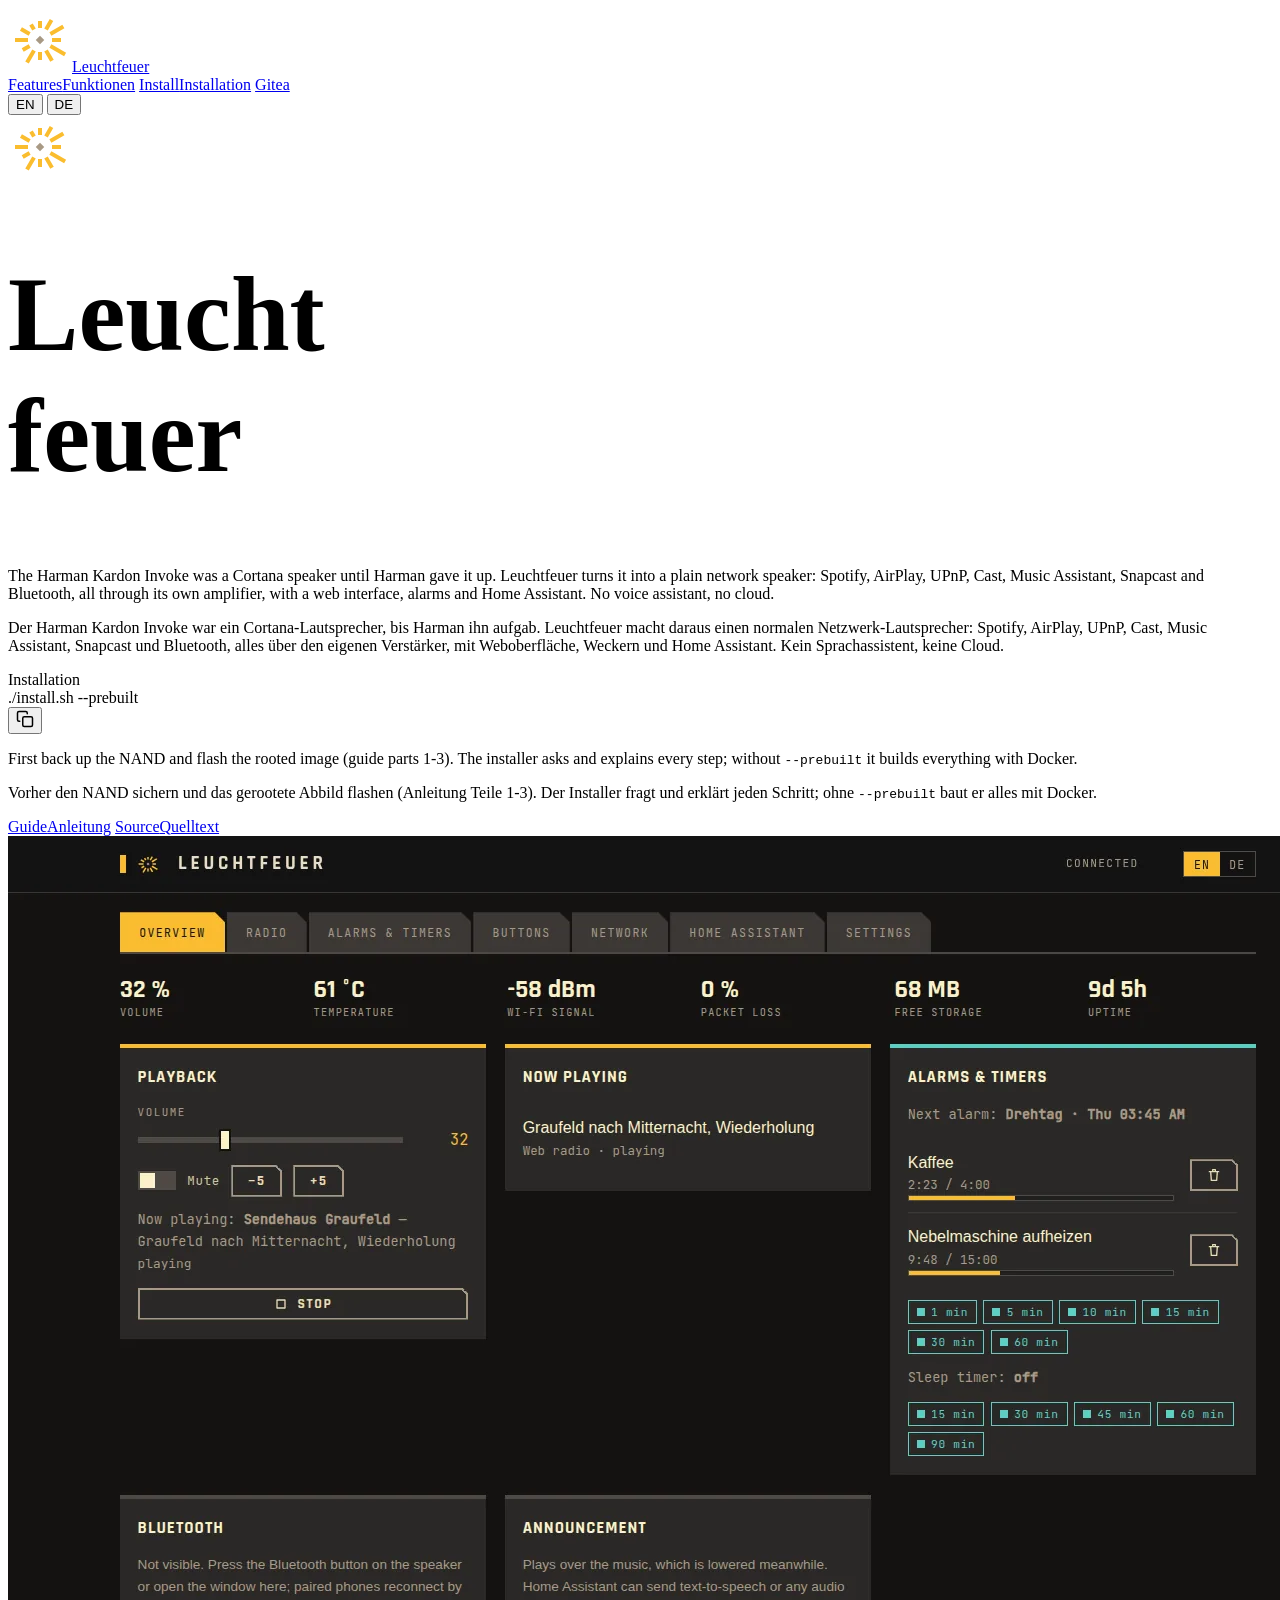
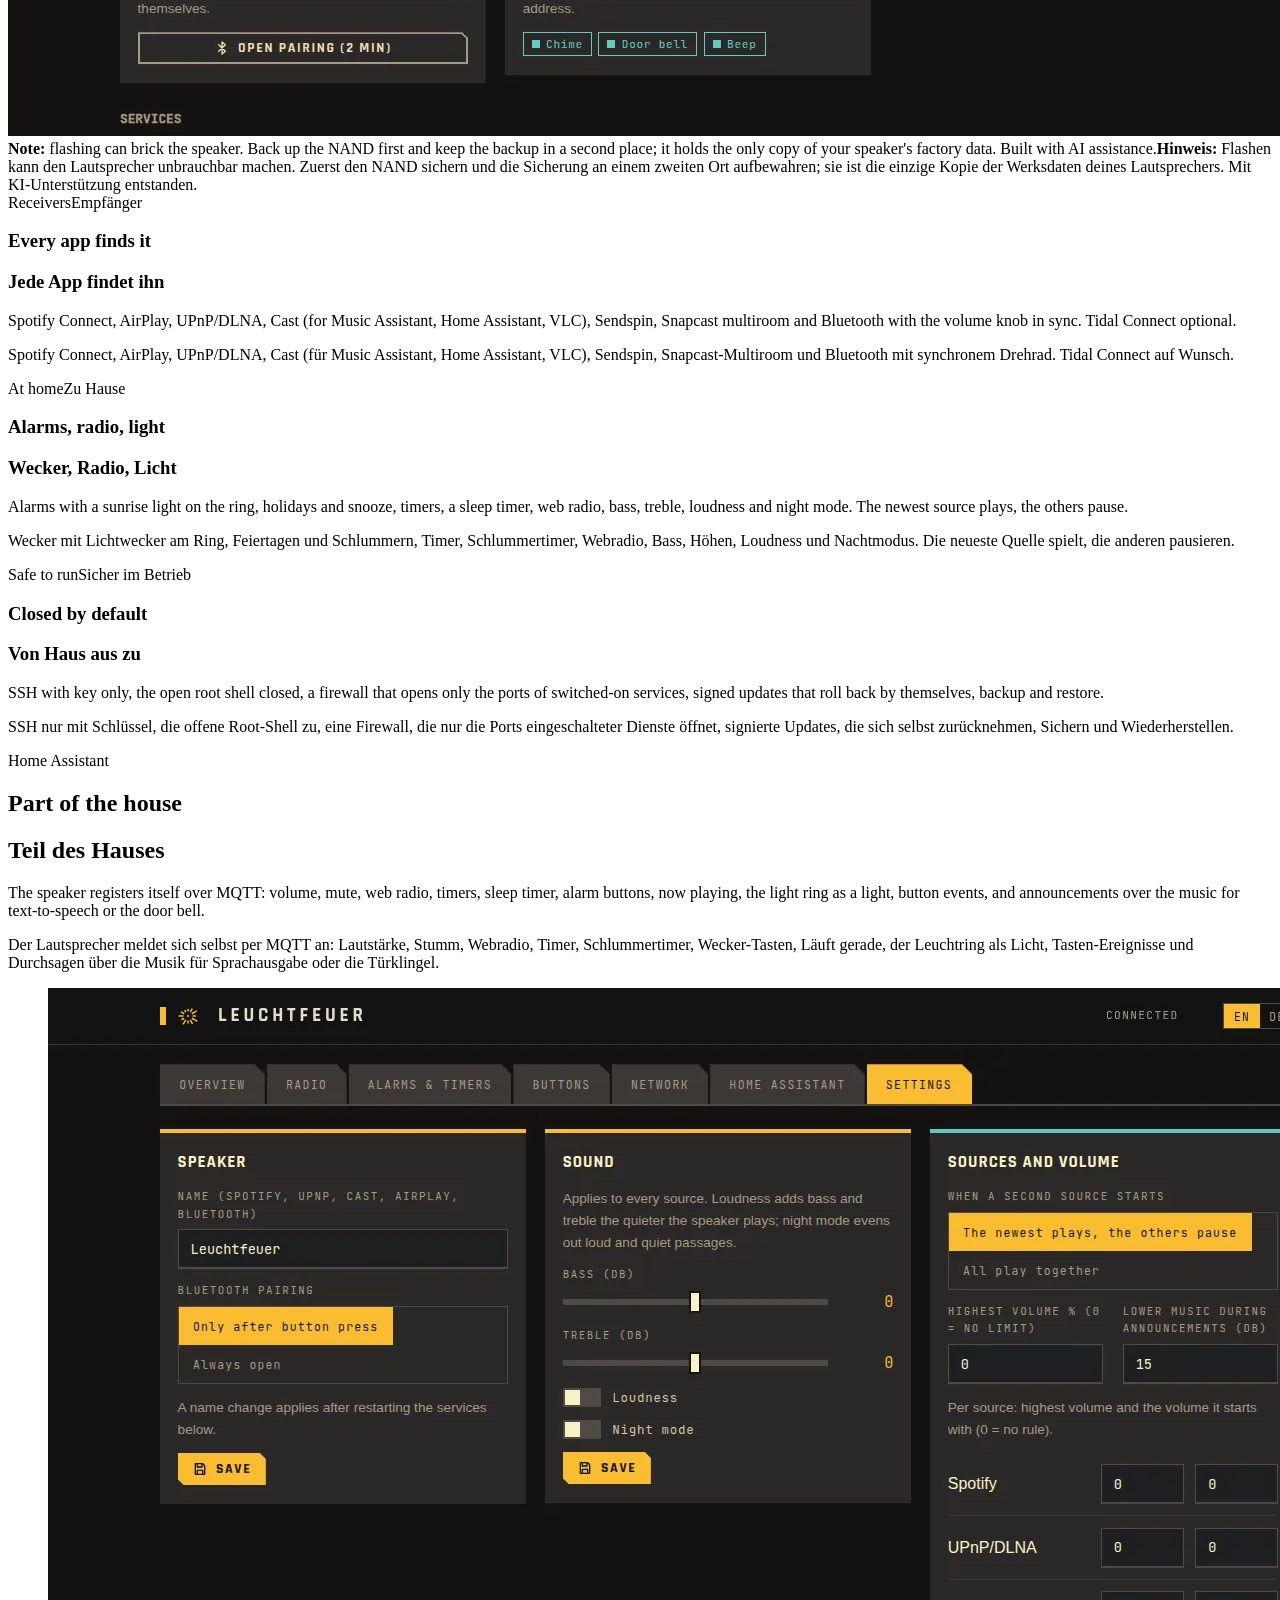
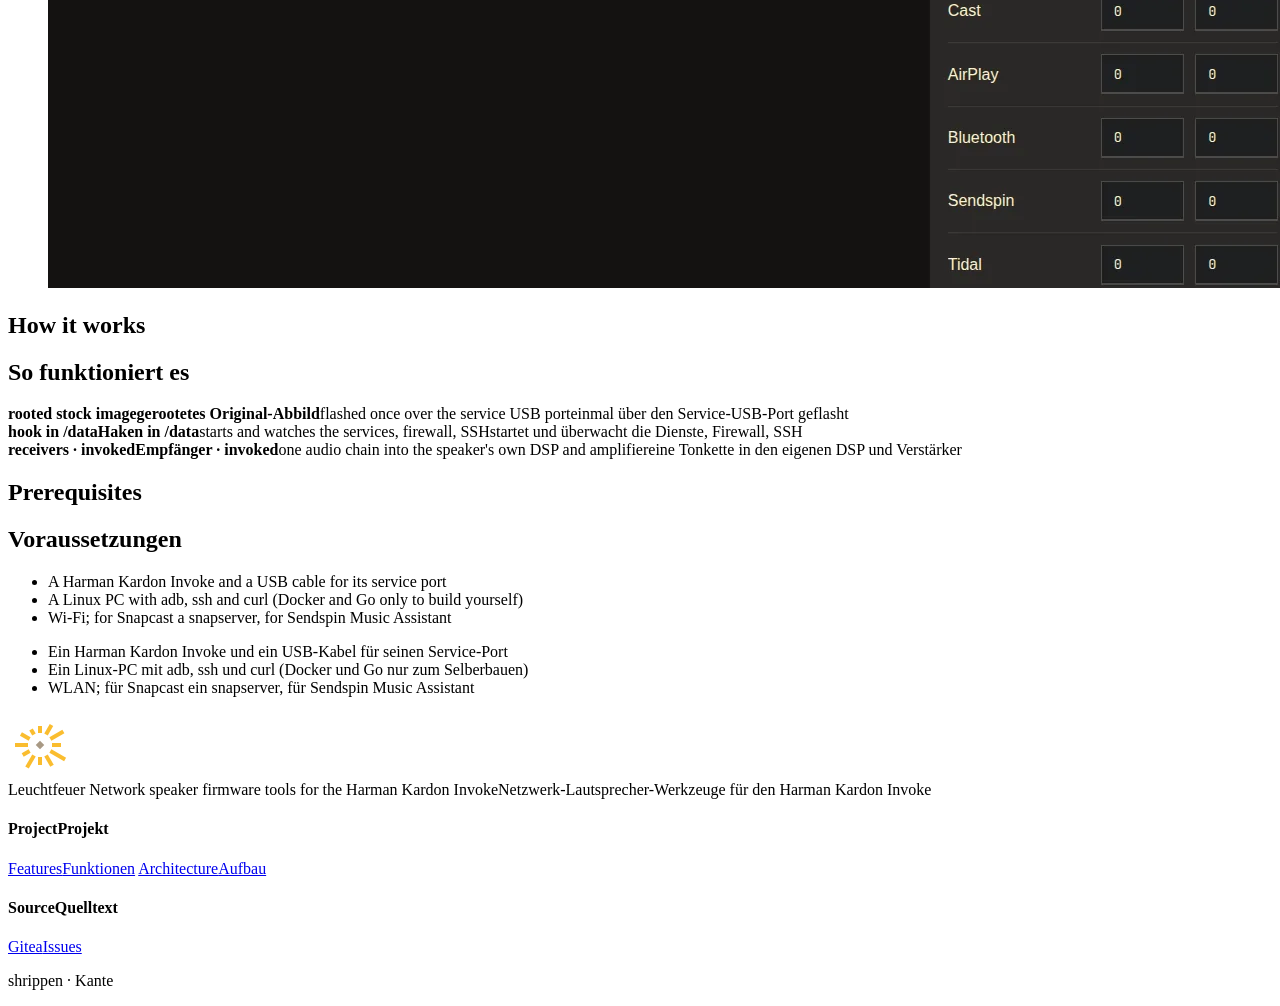
==== docs/index.html @ f3f3965e "Ausbau: Robustheit, Quellen, Klang, Leuchtring, Wecker, Updates mit Rückfall, Tests, CI, Projektseit" ====
<!DOCTYPE html>
<html lang="en">
<head>
<meta charset="utf-8">
<meta name="viewport" content="width=device-width,initial-scale=1">
<title>Leuchtfeuer — network speaker firmware for the Harman Kardon Invoke</title>
<meta name="description" content="Turn the abandoned Harman Kardon Invoke into a network speaker: Spotify Connect, AirPlay, UPnP/DLNA, Cast, Sendspin, Snapcast and Bluetooth, with a web interface, alarms and Home Assistant.">
<meta property="og:title" content="Leuchtfeuer — network speaker firmware for the Harman Kardon Invoke">
<meta property="og:description" content="Spotify Connect, AirPlay, UPnP/DLNA, Cast, Sendspin, Snapcast and Bluetooth on the Harman Kardon Invoke, with a web interface, alarms and Home Assistant.">
<link rel="icon" href="logo.svg" type="image/svg+xml">
<!-- Umami tracker: mandatory on every landing page, same tag and ID everywhere, do not change -->
<script defer src="https://um.arianw.de/script.js" data-website-id="056d39ee-6a9d-4b14-9902-5a1ac399df08"></script>
<link rel="preconnect" href="https://fonts.googleapis.com">
<link rel="preconnect" href="https://fonts.gstatic.com" crossorigin>
<link href="https://fonts.googleapis.com/css2?family=Rajdhani:wght@500;600;700&family=JetBrains+Mono:wght@400;500&display=swap" rel="stylesheet">
<link rel="stylesheet" href="https://shrippen.github.io/v1/shrippen.css">
<script src="https://shrippen.github.io/v1/shrippen.js"></script>
<!-- Assets live next to this file. Screenshots come from the demo mode (demo/start.sh, demo "Studio Weber"). -->
</head>
<body>

<nav class="nav"><div class="nav-inner">
  <a class="nav-brand" href="#"><img src="logo.svg" alt="">Leuchtfeuer</a>
  <div class="nav-links">
    <a href="#features"><span lang="en">Features</span><span lang="de">Funktionen</span></a>
    <a href="https://git.arianw.de/shrippen/leuchtfeuer/src/branch/main/docs/INSTALL.md"><span lang="en">Install</span><span lang="de">Installation</span></a>
    <a class="nav-hl" href="https://git.arianw.de/shrippen/leuchtfeuer">Gitea</a>
    <div class="lang" role="group" aria-label="Language">
      <button type="button" data-lang="en" aria-pressed="true">EN</button>
      <button type="button" data-lang="de" aria-pressed="false">DE</button>
    </div>
  </div>
</div></nav>

<header class="hero">
  <img class="hero-wm" src="logo.svg" alt="" aria-hidden="true">
  <div class="hero-main">
    <h1 style="font-size:clamp(2.6rem,8.4vw,6.6rem)">Leucht<br class="split">feuer</h1>
    <p class="tagline" lang="en">The Harman Kardon Invoke was a Cortana speaker until Harman gave it up. Leuchtfeuer turns it into a plain network speaker: Spotify, AirPlay, UPnP, Cast, Music Assistant, Snapcast and Bluetooth, all through its own amplifier, with a web interface, alarms and Home Assistant. No voice assistant, no cloud.</p>
    <p class="tagline" lang="de">Der Harman Kardon Invoke war ein Cortana-Lautsprecher, bis Harman ihn aufgab. Leuchtfeuer macht daraus einen normalen Netzwerk-Lautsprecher: Spotify, AirPlay, UPnP, Cast, Music Assistant, Snapcast und Bluetooth, alles über den eigenen Verstärker, mit Weboberfläche, Weckern und Home Assistant. Kein Sprachassistent, keine Cloud.</p>
  </div>

  <div class="hero-side">
    <div class="install-card">
      <label>Installation</label>
      <div class="cmd-row">
        <div class="cmd-box">./install.sh --prebuilt</div>
        <button class="copy-btn" type="button" title="Copy" aria-label="Copy">
          <svg viewBox="0 0 24 24" width="18" height="18" fill="none" stroke="currentColor" stroke-width="2" stroke-linecap="round" stroke-linejoin="round"><rect x="9" y="9" width="13" height="13" rx="2"/><path d="M5 15H4a2 2 0 01-2-2V4a2 2 0 012-2h9a2 2 0 012 2v1"/></svg>
        </button>
      </div>
      <p class="install-note" lang="en">First back up the NAND and flash the rooted image (guide parts 1-3). The installer asks and explains every step; without <code>--prebuilt</code> it builds everything with Docker.</p>
      <p class="install-note" lang="de">Vorher den NAND sichern und das gerootete Abbild flashen (Anleitung Teile 1-3). Der Installer fragt und erklärt jeden Schritt; ohne <code>--prebuilt</code> baut er alles mit Docker.</p>
      <div class="install-links">
        <a class="btn btn-primary" href="https://git.arianw.de/shrippen/leuchtfeuer/src/branch/main/docs/INSTALL.md"><span lang="en">Guide</span><span lang="de">Anleitung</span></a>
        <a class="btn btn-ghost" href="https://git.arianw.de/shrippen/leuchtfeuer"><span lang="en">Source</span><span lang="de">Quelltext</span></a>
      </div>
    </div>

    <div class="hero-shot">
      <img src="overview.webp" alt="Leuchtfeuer web interface: volume, now playing, alarms and timers, sleep timer, services">
    </div>
  </div>
</header>

<main>
<div class="section"><div class="callout callout-warn"><span lang="en"><strong>Note:</strong> flashing can brick the speaker. Back up the NAND first and keep the backup in a second place; it holds the only copy of your speaker's factory data. Built with AI assistance.</span><span lang="de"><strong>Hinweis:</strong> Flashen kann den Lautsprecher unbrauchbar machen. Zuerst den NAND sichern und die Sicherung an einem zweiten Ort aufbewahren; sie ist die einzige Kopie der Werksdaten deines Lautsprechers. Mit KI-Unterstützung entstanden.</span></div></div>

<section class="features" id="features">
  <div class="feat" data-tier="yellow">
    <span class="feat-tag"><span lang="en">Receivers</span><span lang="de">Empfänger</span></span>
    <h3 lang="en">Every app finds it</h3><h3 lang="de">Jede App findet ihn</h3>
    <p lang="en">Spotify Connect, AirPlay, UPnP/DLNA, Cast (for Music Assistant, Home Assistant, VLC), Sendspin, Snapcast multiroom and Bluetooth with the volume knob in sync. Tidal Connect optional.</p>
    <p lang="de">Spotify Connect, AirPlay, UPnP/DLNA, Cast (für Music Assistant, Home Assistant, VLC), Sendspin, Snapcast-Multiroom und Bluetooth mit synchronem Drehrad. Tidal Connect auf Wunsch.</p>
  </div>
  <div class="feat" data-tier="blue">
    <span class="feat-tag"><span lang="en">At home</span><span lang="de">Zu Hause</span></span>
    <h3 lang="en">Alarms, radio, light</h3><h3 lang="de">Wecker, Radio, Licht</h3>
    <p lang="en">Alarms with a sunrise light on the ring, holidays and snooze, timers, a sleep timer, web radio, bass, treble, loudness and night mode. The newest source plays, the others pause.</p>
    <p lang="de">Wecker mit Lichtwecker am Ring, Feiertagen und Schlummern, Timer, Schlummertimer, Webradio, Bass, Höhen, Loudness und Nachtmodus. Die neueste Quelle spielt, die anderen pausieren.</p>
  </div>
  <div class="feat" data-tier="red">
    <span class="feat-tag"><span lang="en">Safe to run</span><span lang="de">Sicher im Betrieb</span></span>
    <h3 lang="en">Closed by default</h3><h3 lang="de">Von Haus aus zu</h3>
    <p lang="en">SSH with key only, the open root shell closed, a firewall that opens only the ports of switched-on services, signed updates that roll back by themselves, backup and restore.</p>
    <p lang="de">SSH nur mit Schlüssel, die offene Root-Shell zu, eine Firewall, die nur die Ports eingeschalteter Dienste öffnet, signierte Updates, die sich selbst zurücknehmen, Sichern und Wiederherstellen.</p>
  </div>
</section>

<section class="section">
  <div class="showcase">
    <div class="showcase-text">
      <span class="showcase-tag">Home Assistant</span>
      <h2 lang="en">Part of the house</h2><h2 lang="de">Teil des Hauses</h2>
      <p lang="en">The speaker registers itself over MQTT: volume, mute, web radio, timers, sleep timer, alarm buttons, now playing, the light ring as a light, button events, and announcements over the music for text-to-speech or the door bell.</p>
      <p lang="de">Der Lautsprecher meldet sich selbst per MQTT an: Lautstärke, Stumm, Webradio, Timer, Schlummertimer, Wecker-Tasten, Läuft gerade, der Leuchtring als Licht, Tasten-Ereignisse und Durchsagen über die Musik für Sprachausgabe oder die Türklingel.</p>
    </div>
    <figure><img src="settings.webp" alt="Leuchtfeuer settings: sound, sources and volume, light ring, services, backup"></figure>
  </div>
</section>

<section class="section">
  <h2 lang="en">How it works</h2><h2 lang="de">So funktioniert es</h2>
  <div class="flow">
    <div class="flow-node"><b><span lang="en">rooted stock image</span><span lang="de">gerootetes Original-Abbild</span></b><span lang="en">flashed once over the service USB port</span><span lang="de">einmal über den Service-USB-Port geflasht</span></div>
    <div class="flow-arrow" aria-hidden="true"></div>
    <div class="flow-node"><b><span lang="en">hook in /data</span><span lang="de">Haken in /data</span></b><span lang="en">starts and watches the services, firewall, SSH</span><span lang="de">startet und überwacht die Dienste, Firewall, SSH</span></div>
    <div class="flow-arrow" aria-hidden="true"></div>
    <div class="flow-node"><b><span lang="en">receivers · invoked</span><span lang="de">Empfänger · invoked</span></b><span lang="en">one audio chain into the speaker's own DSP and amplifier</span><span lang="de">eine Tonkette in den eigenen DSP und Verstärker</span></div>
  </div>
</section>

<section class="section">
  <h2 lang="en">Prerequisites</h2><h2 lang="de">Voraussetzungen</h2>
  <ul lang="en"><li>A Harman Kardon Invoke and a USB cable for its service port</li><li>A Linux PC with adb, ssh and curl (Docker and Go only to build yourself)</li><li>Wi-Fi; for Snapcast a snapserver, for Sendspin Music Assistant</li></ul>
  <ul lang="de"><li>Ein Harman Kardon Invoke und ein USB-Kabel für seinen Service-Port</li><li>Ein Linux-PC mit adb, ssh und curl (Docker und Go nur zum Selberbauen)</li><li>WLAN; für Snapcast ein snapserver, für Sendspin Music Assistant</li></ul>
</section>
</main>

<footer class="foot">
  <div class="foot-inner">
    <div class="foot-brand">
      <img src="logo.svg" alt="">
      <div><span class="foot-name">Leuchtfeuer</span>
        <span class="foot-tag"><span lang="en">Network speaker firmware tools for the Harman Kardon Invoke</span><span lang="de">Netzwerk-Lautsprecher-Werkzeuge für den Harman Kardon Invoke</span></span></div>
    </div>
    <nav class="foot-cols" aria-label="Footer">
      <div><h4><span lang="en">Project</span><span lang="de">Projekt</span></h4>
        <a href="#features"><span lang="en">Features</span><span lang="de">Funktionen</span></a>
        <a href="https://git.arianw.de/shrippen/leuchtfeuer/src/branch/main/docs/ARCHITECTURE.md"><span lang="en">Architecture</span><span lang="de">Aufbau</span></a></div>
      <div><h4><span lang="en">Source</span><span lang="de">Quelltext</span></h4>
        <a href="https://git.arianw.de/shrippen/leuchtfeuer">Gitea</a><a href="https://git.arianw.de/shrippen/leuchtfeuer/issues">Issues</a></div>
    </nav>
  </div>
  <div class="foot-meta"><p>shrippen · Kante</p></div>
</footer>

</body>
</html>
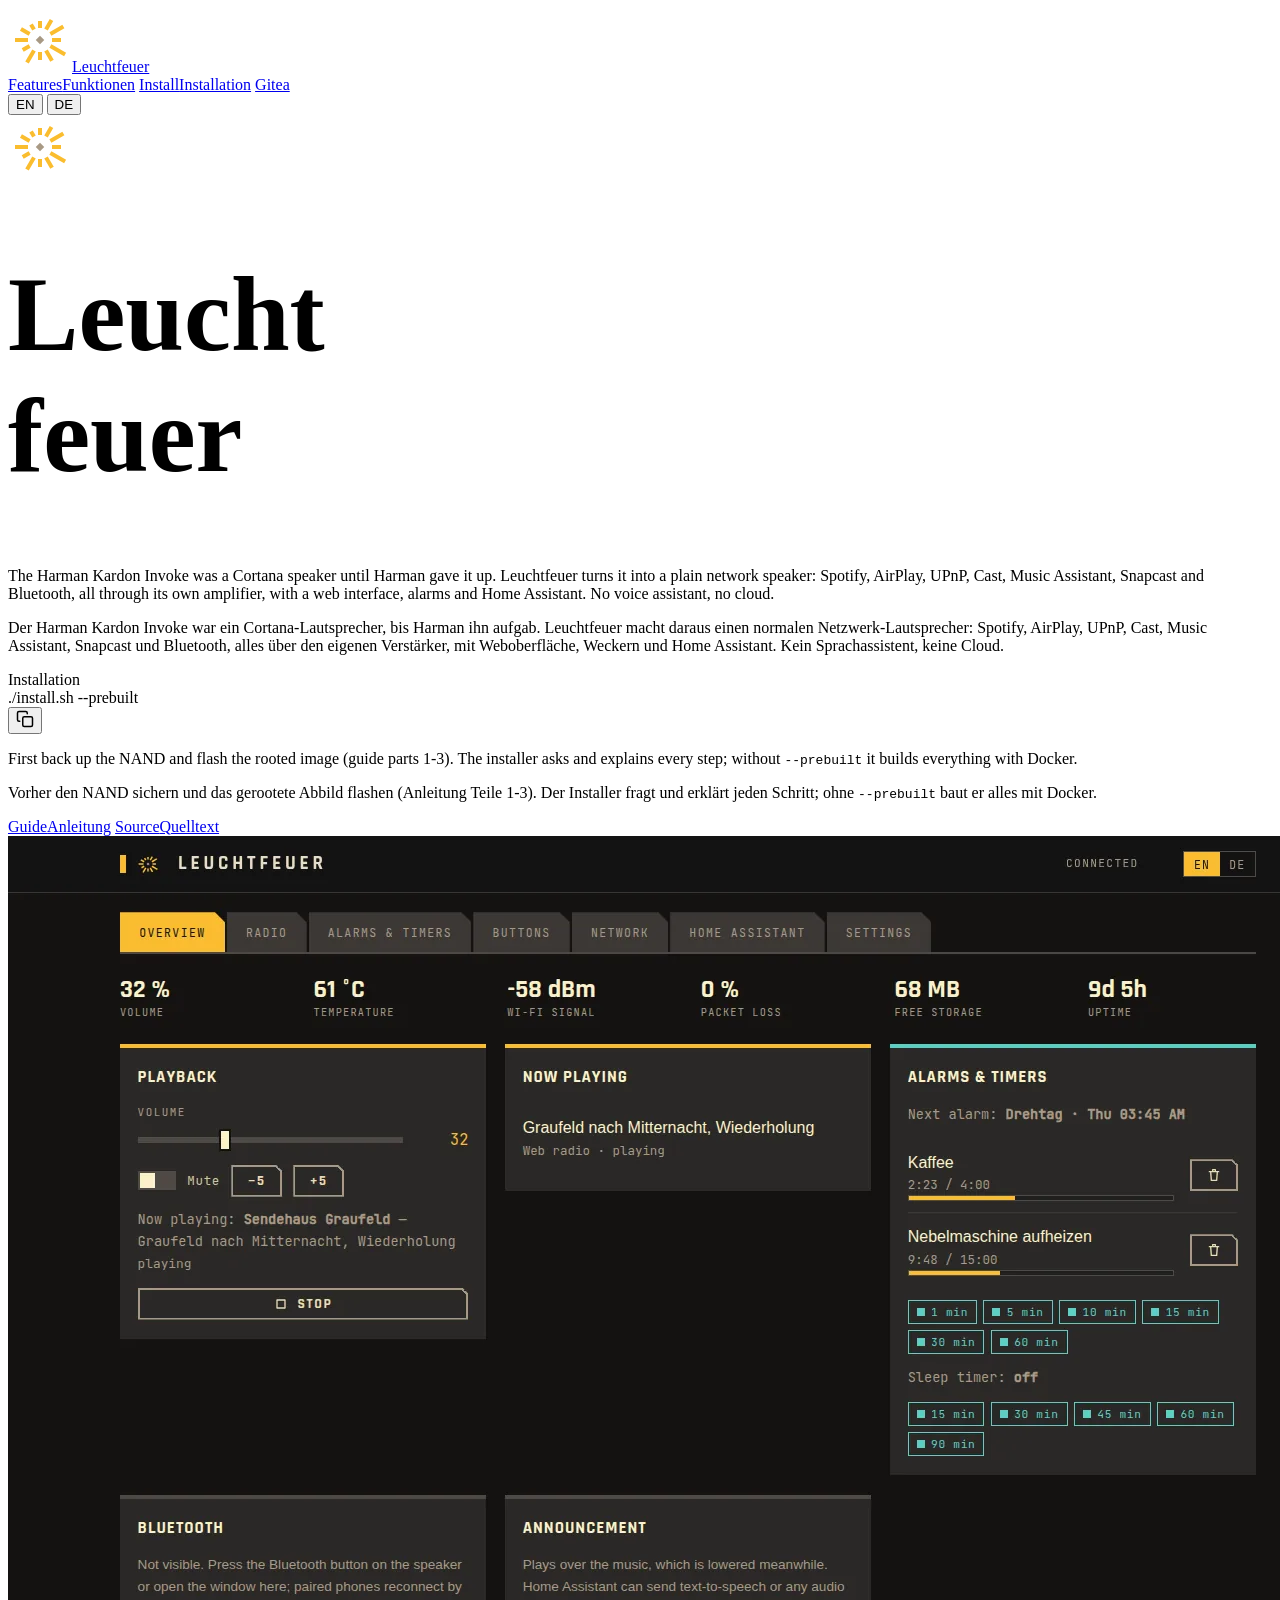
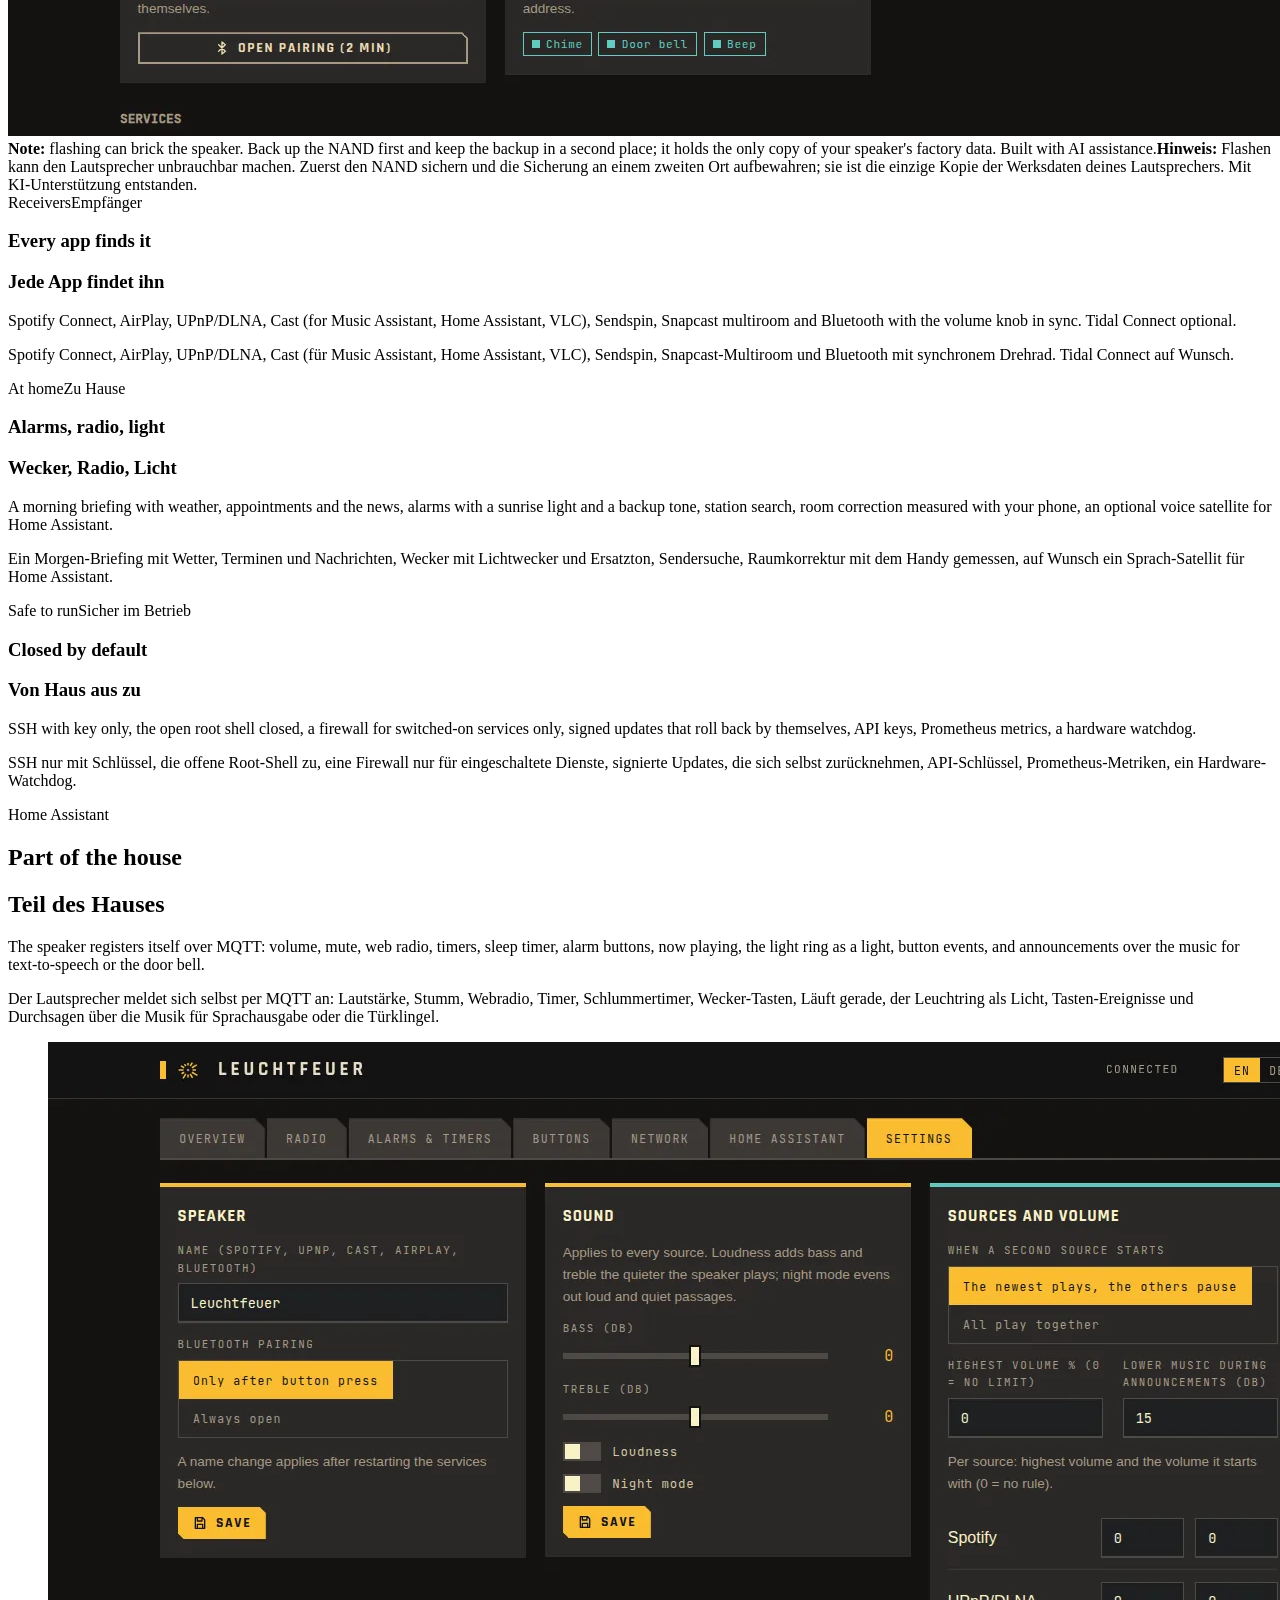
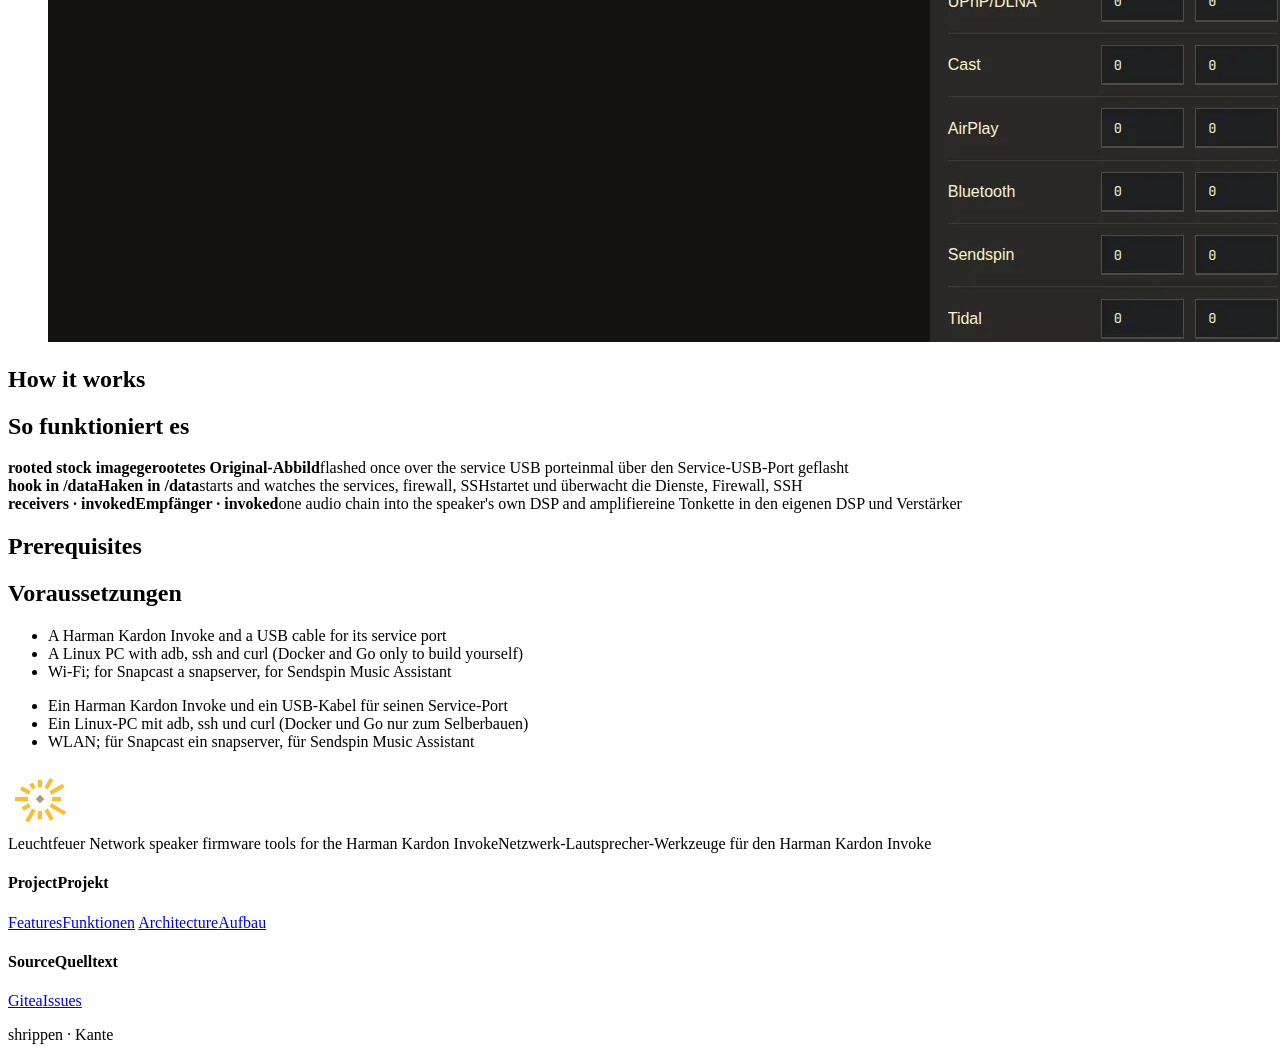
==== commit 3d59bdbd: "Runde 2: Briefing, Sprachassistent, Raumkorrektur, Sendersuche, Mehrgeräte, API-Schlüssel, Härtung, " ====
--- a/docs/index.html
+++ b/docs/index.html
@@ -76,14 +76,14 @@
   <div class="feat" data-tier="blue">
     <span class="feat-tag"><span lang="en">At home</span><span lang="de">Zu Hause</span></span>
     <h3 lang="en">Alarms, radio, light</h3><h3 lang="de">Wecker, Radio, Licht</h3>
-    <p lang="en">Alarms with a sunrise light on the ring, holidays and snooze, timers, a sleep timer, web radio, bass, treble, loudness and night mode. The newest source plays, the others pause.</p>
-    <p lang="de">Wecker mit Lichtwecker am Ring, Feiertagen und Schlummern, Timer, Schlummertimer, Webradio, Bass, Höhen, Loudness und Nachtmodus. Die neueste Quelle spielt, die anderen pausieren.</p>
+    <p lang="en">A morning briefing with weather, appointments and the news, alarms with a sunrise light and a backup tone, station search, room correction measured with your phone, an optional voice satellite for Home Assistant.</p>
+    <p lang="de">Ein Morgen-Briefing mit Wetter, Terminen und Nachrichten, Wecker mit Lichtwecker und Ersatzton, Sendersuche, Raumkorrektur mit dem Handy gemessen, auf Wunsch ein Sprach-Satellit für Home Assistant.</p>
   </div>
   <div class="feat" data-tier="red">
     <span class="feat-tag"><span lang="en">Safe to run</span><span lang="de">Sicher im Betrieb</span></span>
     <h3 lang="en">Closed by default</h3><h3 lang="de">Von Haus aus zu</h3>
-    <p lang="en">SSH with key only, the open root shell closed, a firewall that opens only the ports of switched-on services, signed updates that roll back by themselves, backup and restore.</p>
-    <p lang="de">SSH nur mit Schlüssel, die offene Root-Shell zu, eine Firewall, die nur die Ports eingeschalteter Dienste öffnet, signierte Updates, die sich selbst zurücknehmen, Sichern und Wiederherstellen.</p>
+    <p lang="en">SSH with key only, the open root shell closed, a firewall for switched-on services only, signed updates that roll back by themselves, API keys, Prometheus metrics, a hardware watchdog.</p>
+    <p lang="de">SSH nur mit Schlüssel, die offene Root-Shell zu, eine Firewall nur für eingeschaltete Dienste, signierte Updates, die sich selbst zurücknehmen, API-Schlüssel, Prometheus-Metriken, ein Hardware-Watchdog.</p>
   </div>
 </section>
 
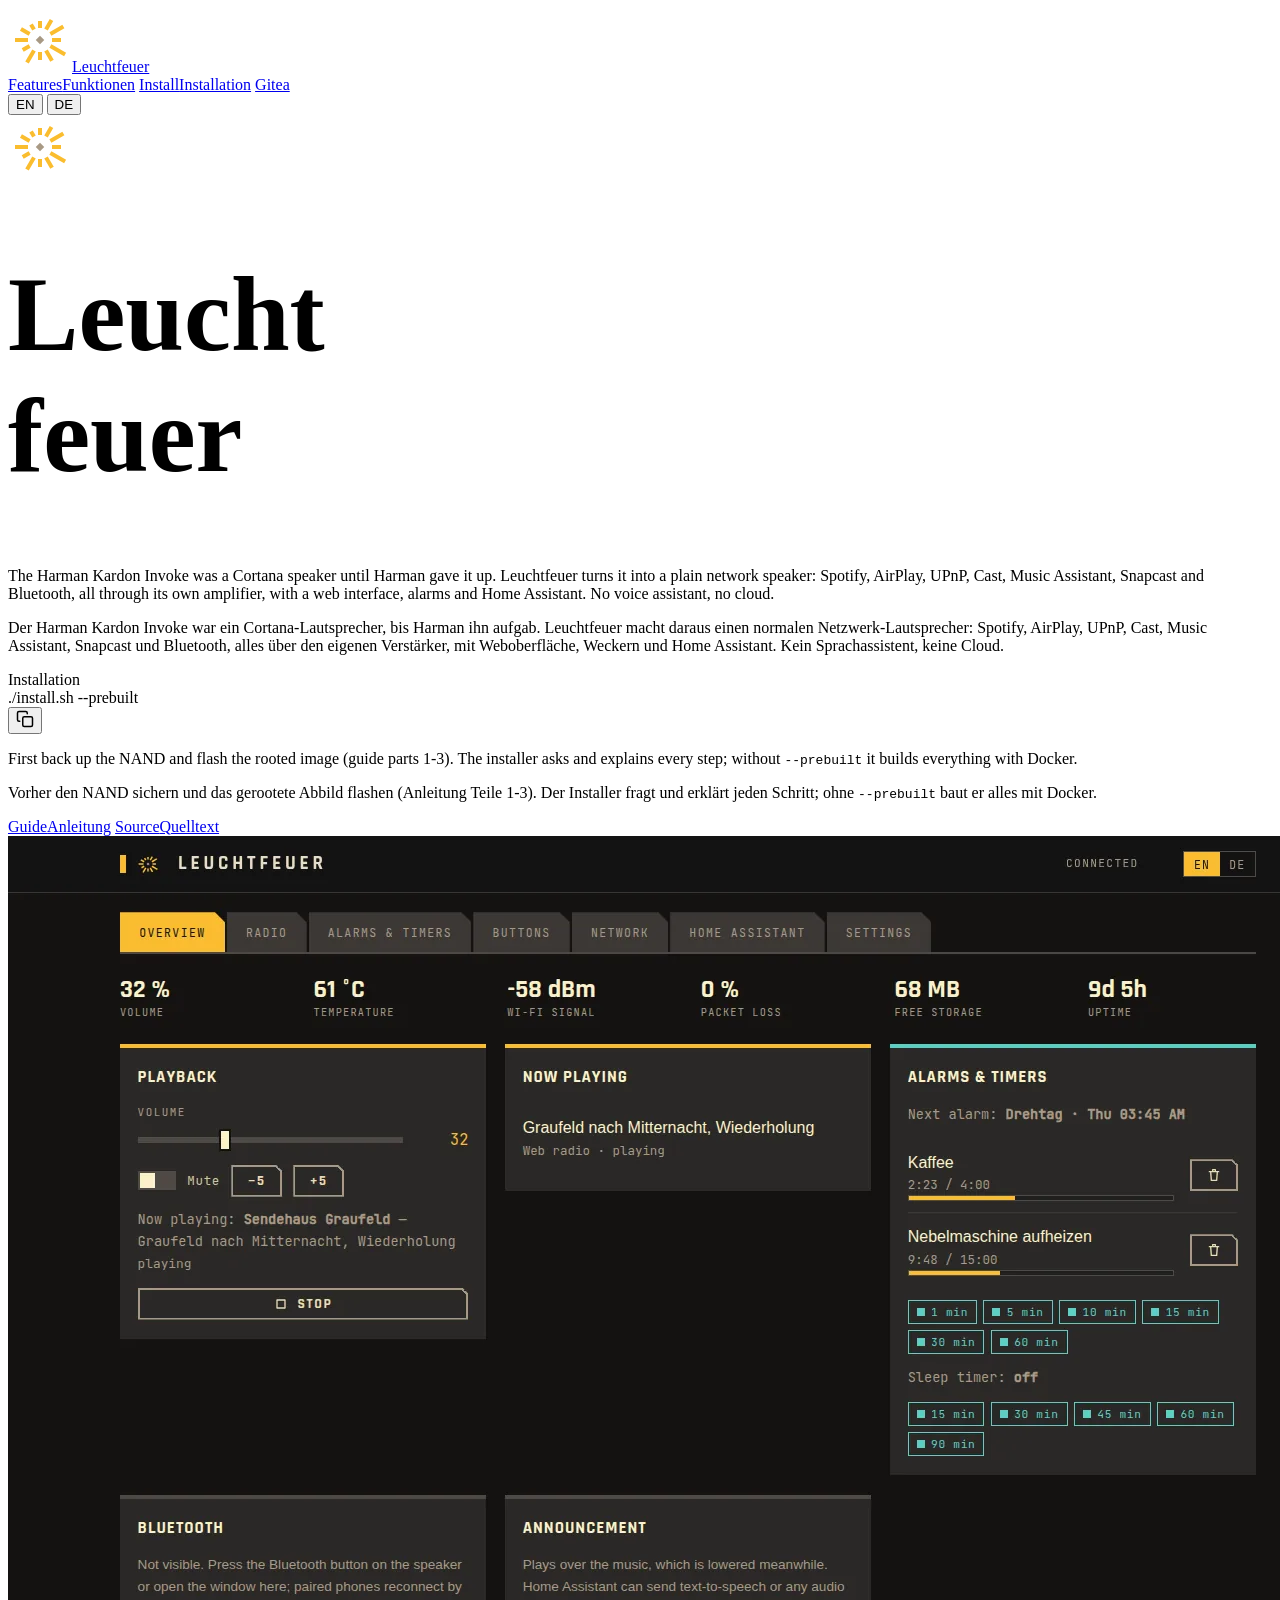
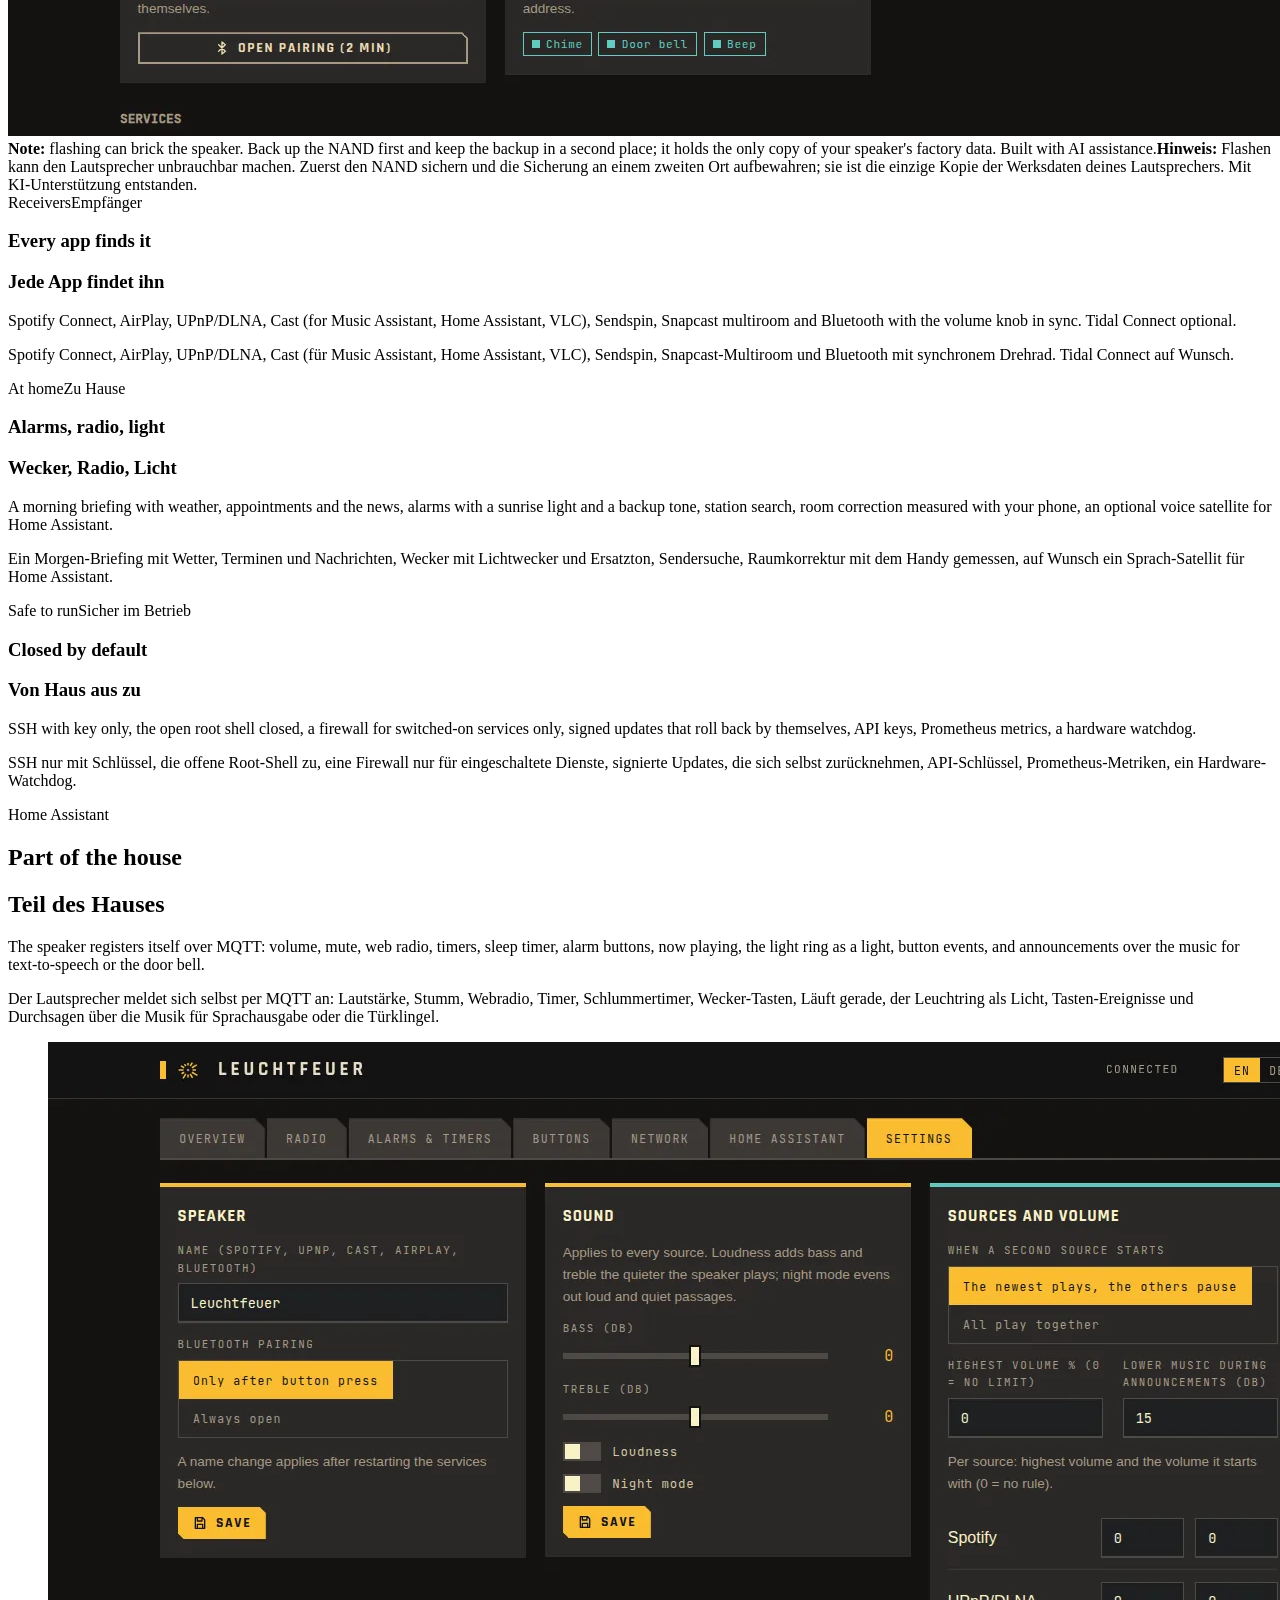
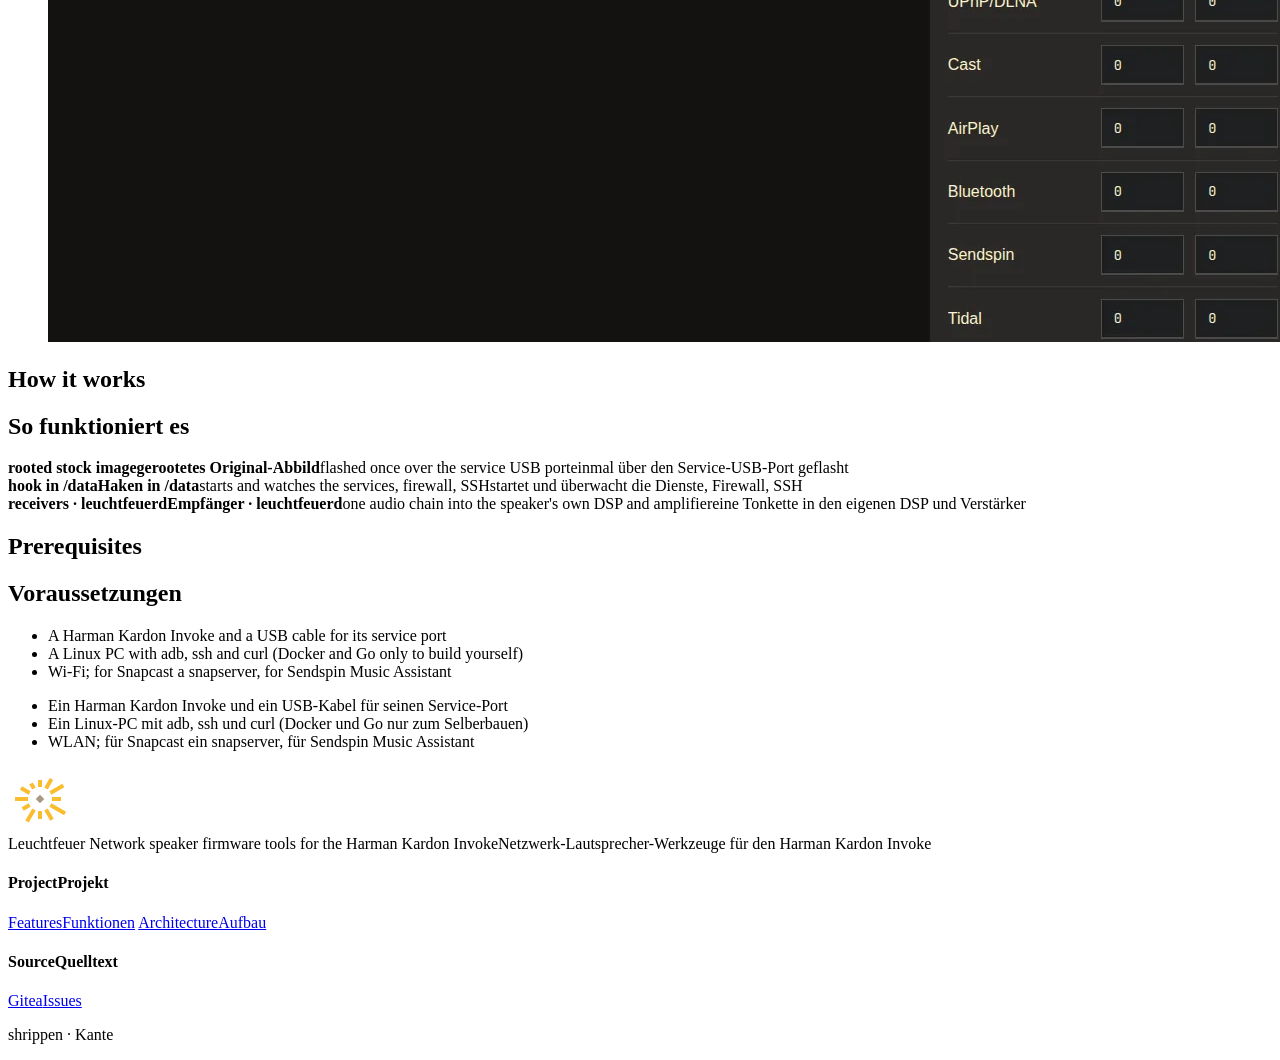
==== commit e6707aba: "Leuchtfeuer-Name durchgezogen, Zielgerät als eigene Stelle (Vorbereitung für andere Lautsprecher) - " ====
--- a/docs/index.html
+++ b/docs/index.html
@@ -106,7 +106,7 @@
     <div class="flow-arrow" aria-hidden="true"></div>
     <div class="flow-node"><b><span lang="en">hook in /data</span><span lang="de">Haken in /data</span></b><span lang="en">starts and watches the services, firewall, SSH</span><span lang="de">startet und überwacht die Dienste, Firewall, SSH</span></div>
     <div class="flow-arrow" aria-hidden="true"></div>
-    <div class="flow-node"><b><span lang="en">receivers · invoked</span><span lang="de">Empfänger · invoked</span></b><span lang="en">one audio chain into the speaker's own DSP and amplifier</span><span lang="de">eine Tonkette in den eigenen DSP und Verstärker</span></div>
+    <div class="flow-node"><b><span lang="en">receivers · leuchtfeuerd</span><span lang="de">Empfänger · leuchtfeuerd</span></b><span lang="en">one audio chain into the speaker's own DSP and amplifier</span><span lang="de">eine Tonkette in den eigenen DSP und Verstärker</span></div>
   </div>
 </section>
 
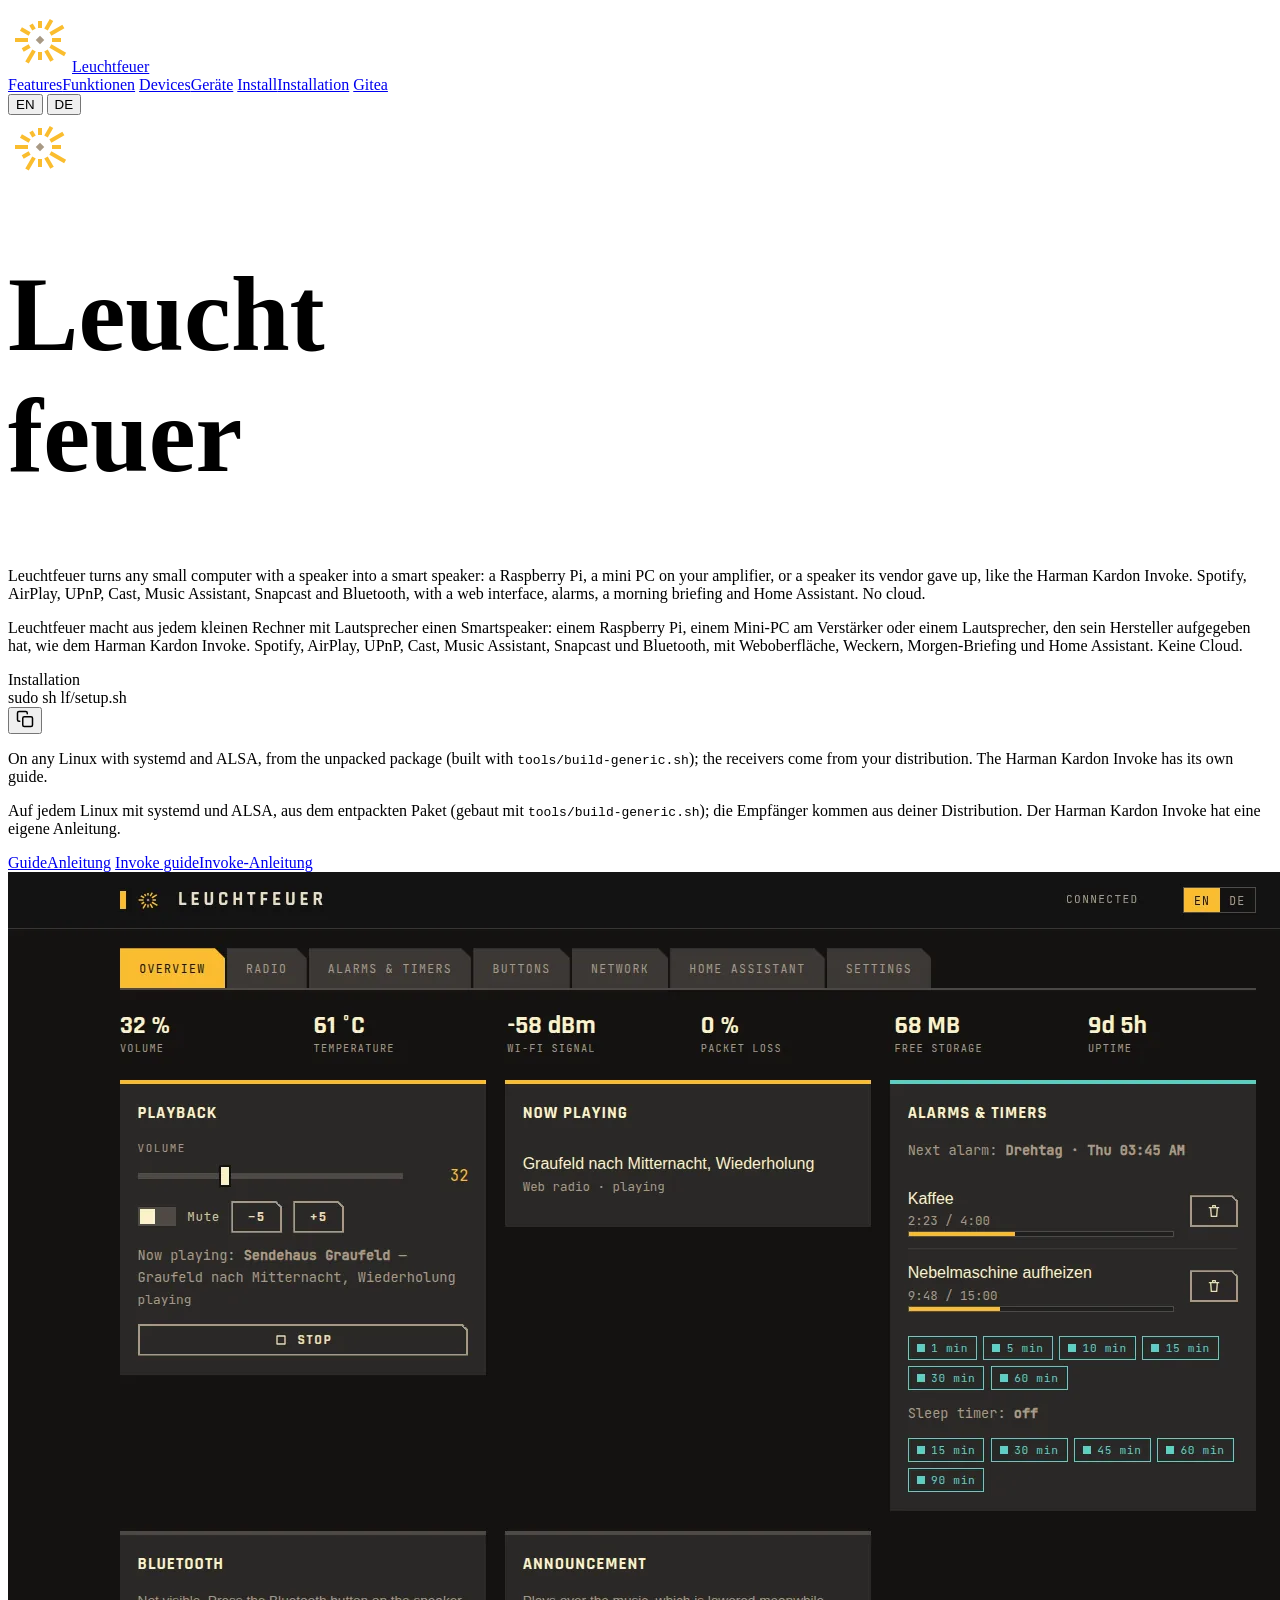
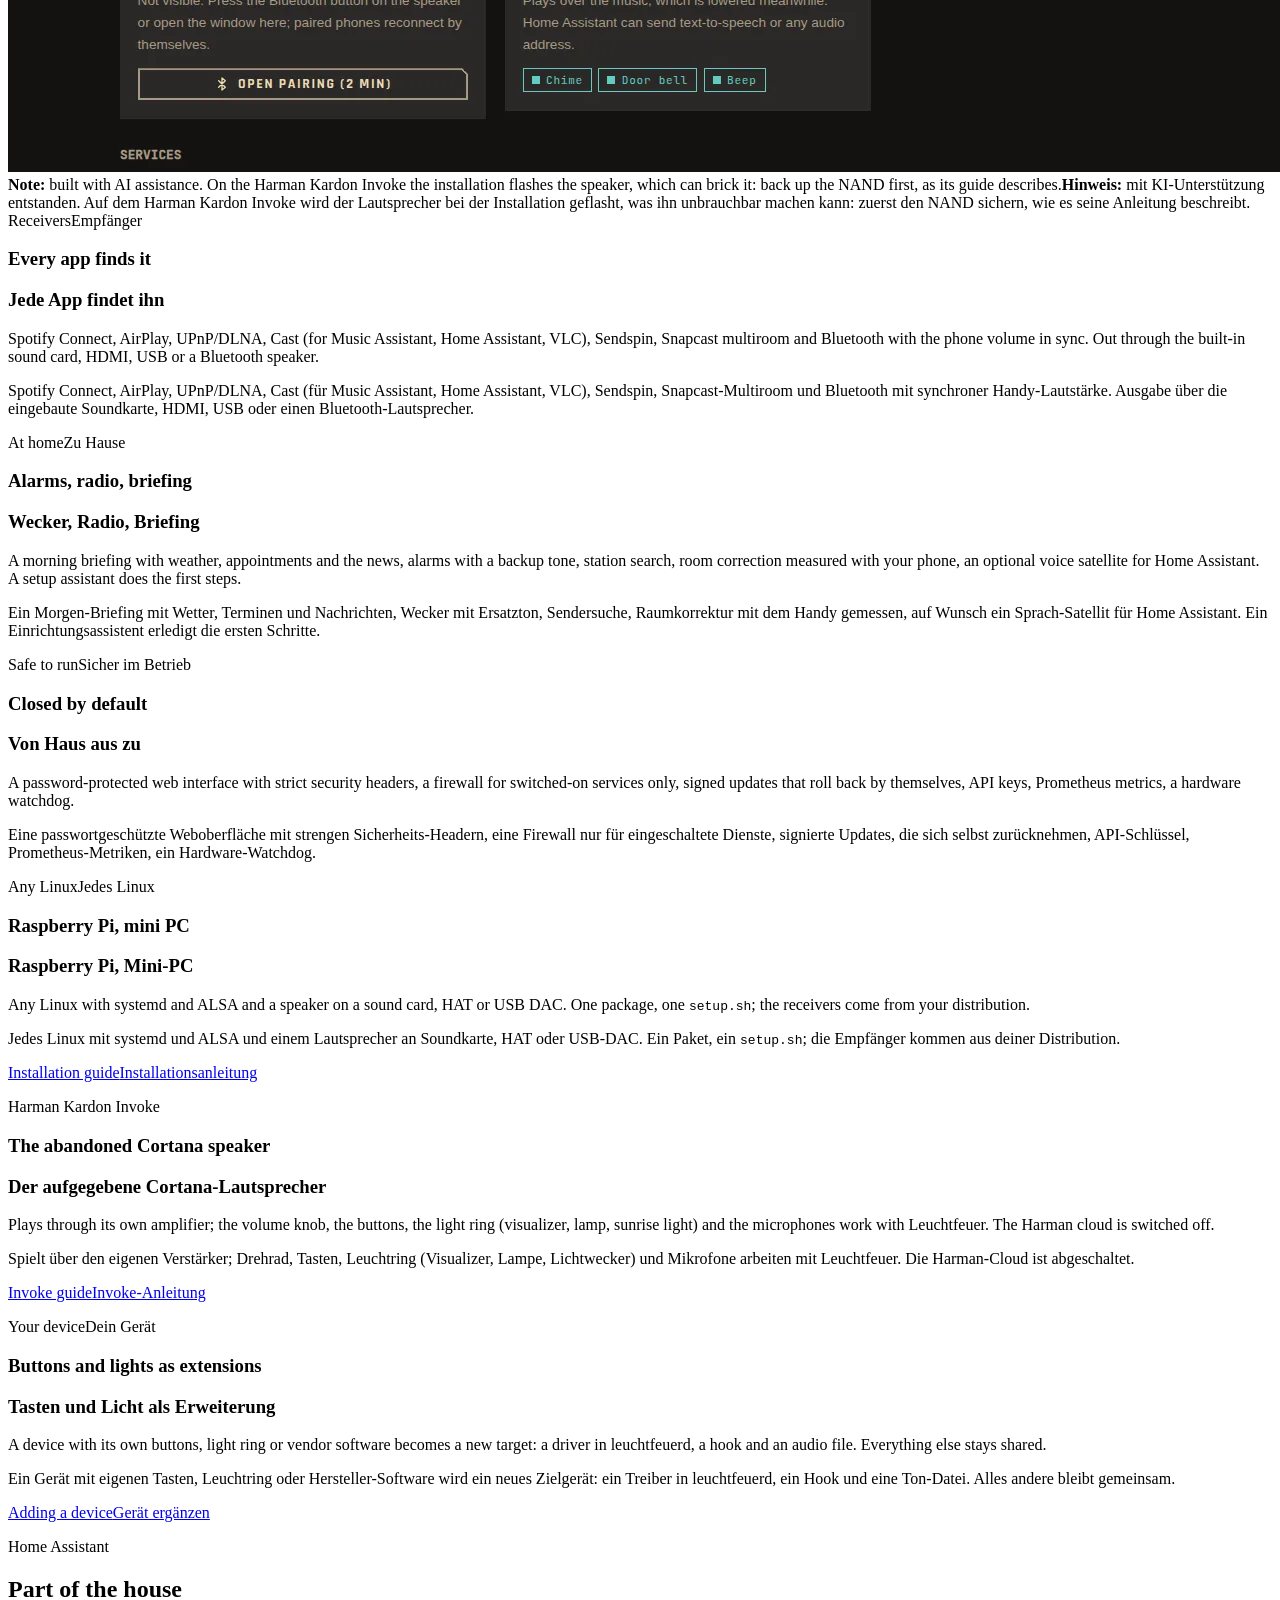
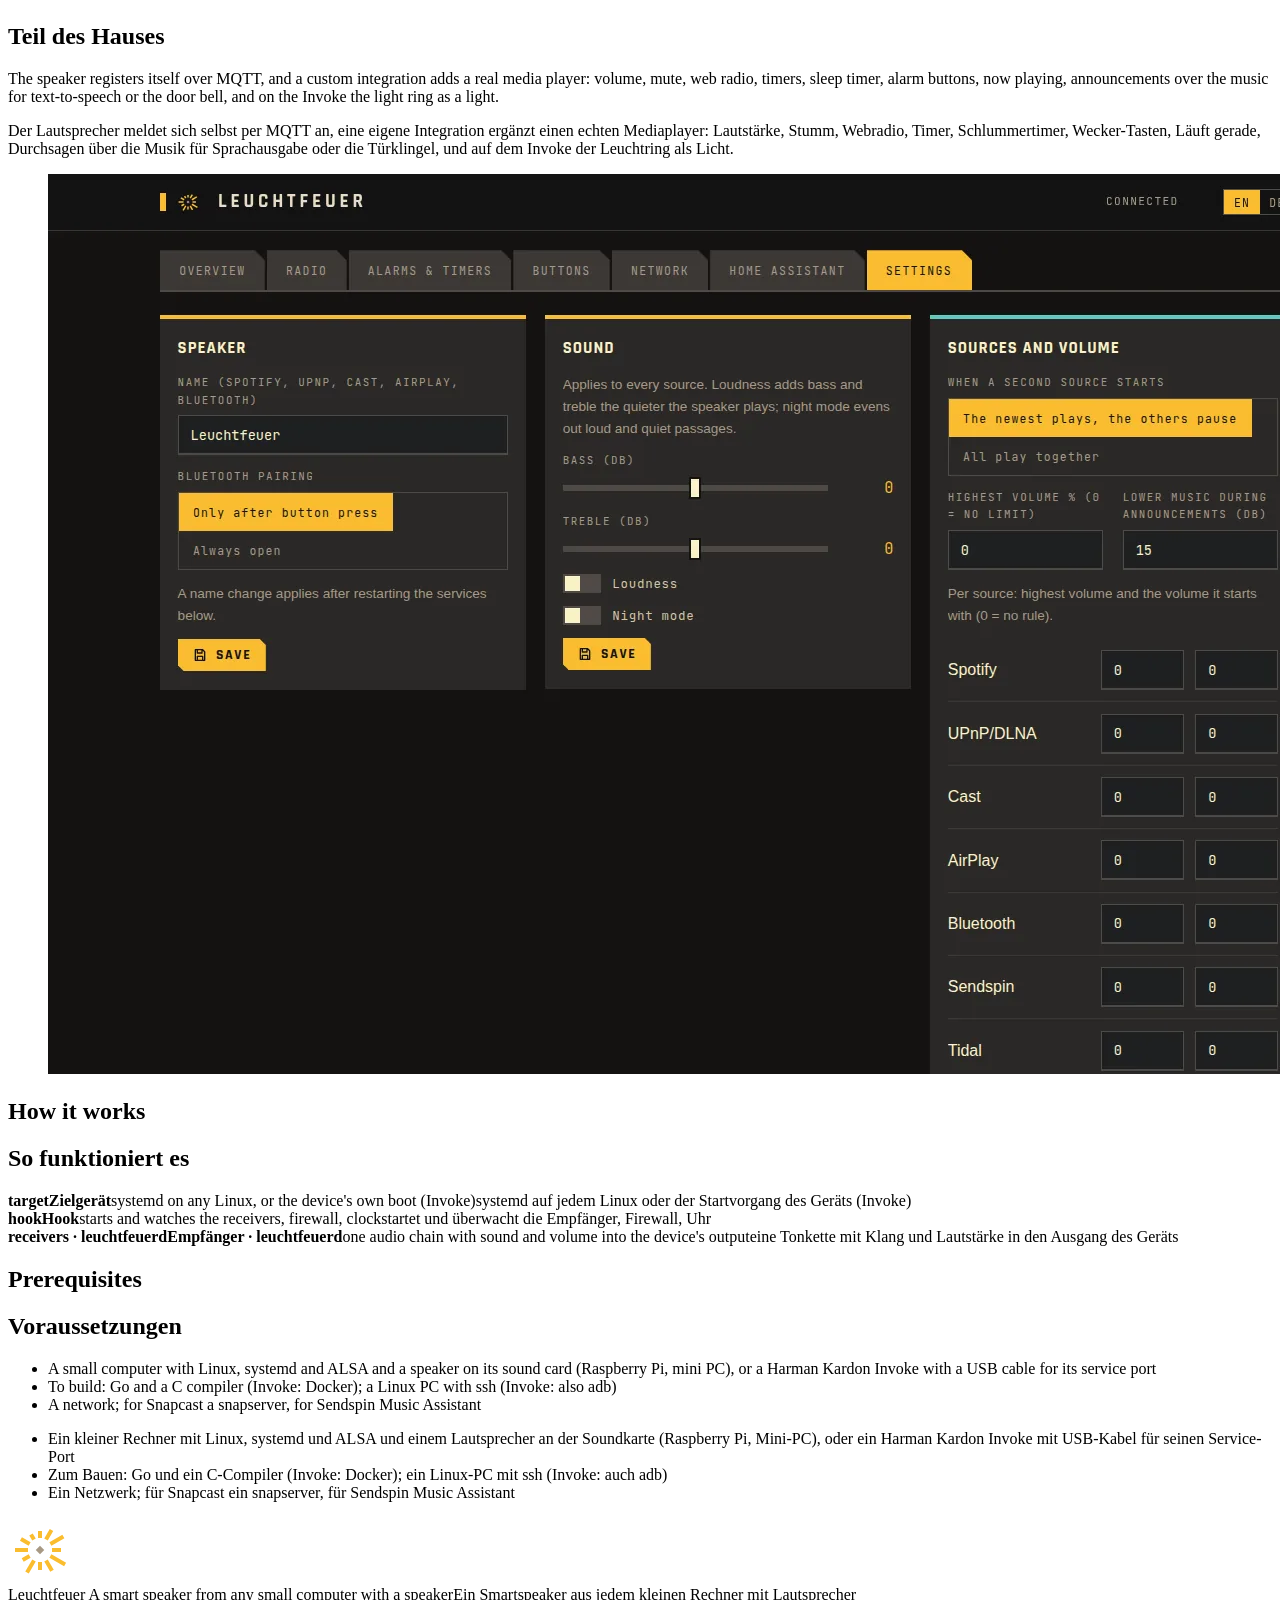
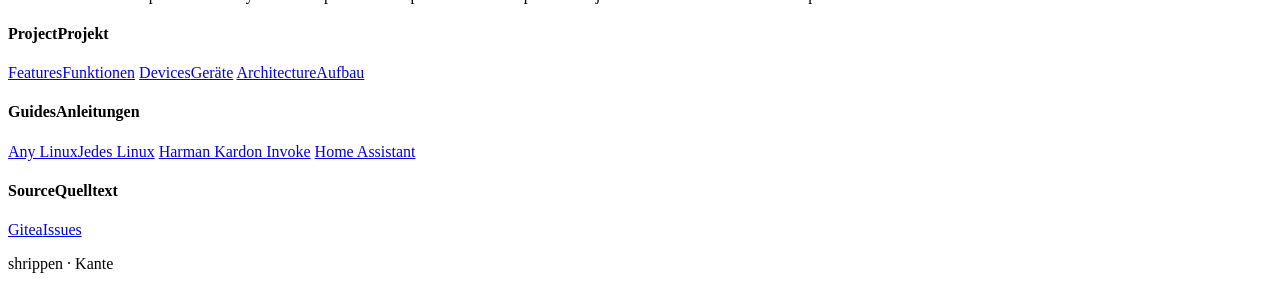
==== commit 69f561d1: "Docs, README and landing page device-independent; separate guide for the Harman Kardon Invoke - READ" ====
--- a/docs/index.html
+++ b/docs/index.html
@@ -3,10 +3,10 @@
 <head>
 <meta charset="utf-8">
 <meta name="viewport" content="width=device-width,initial-scale=1">
-<title>Leuchtfeuer — network speaker firmware for the Harman Kardon Invoke</title>
-<meta name="description" content="Turn the abandoned Harman Kardon Invoke into a network speaker: Spotify Connect, AirPlay, UPnP/DLNA, Cast, Sendspin, Snapcast and Bluetooth, with a web interface, alarms and Home Assistant.">
-<meta property="og:title" content="Leuchtfeuer — network speaker firmware for the Harman Kardon Invoke">
-<meta property="og:description" content="Spotify Connect, AirPlay, UPnP/DLNA, Cast, Sendspin, Snapcast and Bluetooth on the Harman Kardon Invoke, with a web interface, alarms and Home Assistant.">
+<title>Leuchtfeuer — a smart speaker from any small computer with a speaker</title>
+<meta name="description" content="Leuchtfeuer turns a Raspberry Pi, a mini PC or an abandoned smart speaker like the Harman Kardon Invoke into a network and smart speaker: Spotify Connect, AirPlay, UPnP/DLNA, Cast, Sendspin, Snapcast and Bluetooth, with a web interface, alarms and Home Assistant.">
+<meta property="og:title" content="Leuchtfeuer — a smart speaker from any small computer with a speaker">
+<meta property="og:description" content="Spotify Connect, AirPlay, UPnP/DLNA, Cast, Sendspin, Snapcast and Bluetooth on a Raspberry Pi, a mini PC or the Harman Kardon Invoke, with a web interface, alarms and Home Assistant.">
 <link rel="icon" href="logo.svg" type="image/svg+xml">
 <!-- Umami tracker: mandatory on every landing page, same tag and ID everywhere, do not change -->
 <script defer src="https://um.arianw.de/script.js" data-website-id="056d39ee-6a9d-4b14-9902-5a1ac399df08"></script>
@@ -23,6 +23,7 @@
   <a class="nav-brand" href="#"><img src="logo.svg" alt="">Leuchtfeuer</a>
   <div class="nav-links">
     <a href="#features"><span lang="en">Features</span><span lang="de">Funktionen</span></a>
+    <a href="#devices"><span lang="en">Devices</span><span lang="de">Geräte</span></a>
     <a href="https://git.arianw.de/shrippen/leuchtfeuer/src/branch/main/docs/INSTALL.md"><span lang="en">Install</span><span lang="de">Installation</span></a>
     <a class="nav-hl" href="https://git.arianw.de/shrippen/leuchtfeuer">Gitea</a>
     <div class="lang" role="group" aria-label="Language">
@@ -36,24 +37,24 @@
   <img class="hero-wm" src="logo.svg" alt="" aria-hidden="true">
   <div class="hero-main">
     <h1 style="font-size:clamp(2.6rem,8.4vw,6.6rem)">Leucht<br class="split">feuer</h1>
-    <p class="tagline" lang="en">The Harman Kardon Invoke was a Cortana speaker until Harman gave it up. Leuchtfeuer turns it into a plain network speaker: Spotify, AirPlay, UPnP, Cast, Music Assistant, Snapcast and Bluetooth, all through its own amplifier, with a web interface, alarms and Home Assistant. No voice assistant, no cloud.</p>
-    <p class="tagline" lang="de">Der Harman Kardon Invoke war ein Cortana-Lautsprecher, bis Harman ihn aufgab. Leuchtfeuer macht daraus einen normalen Netzwerk-Lautsprecher: Spotify, AirPlay, UPnP, Cast, Music Assistant, Snapcast und Bluetooth, alles über den eigenen Verstärker, mit Weboberfläche, Weckern und Home Assistant. Kein Sprachassistent, keine Cloud.</p>
+    <p class="tagline" lang="en">Leuchtfeuer turns any small computer with a speaker into a smart speaker: a Raspberry Pi, a mini PC on your amplifier, or a speaker its vendor gave up, like the Harman Kardon Invoke. Spotify, AirPlay, UPnP, Cast, Music Assistant, Snapcast and Bluetooth, with a web interface, alarms, a morning briefing and Home Assistant. No cloud.</p>
+    <p class="tagline" lang="de">Leuchtfeuer macht aus jedem kleinen Rechner mit Lautsprecher einen Smartspeaker: einem Raspberry Pi, einem Mini-PC am Verstärker oder einem Lautsprecher, den sein Hersteller aufgegeben hat, wie dem Harman Kardon Invoke. Spotify, AirPlay, UPnP, Cast, Music Assistant, Snapcast und Bluetooth, mit Weboberfläche, Weckern, Morgen-Briefing und Home Assistant. Keine Cloud.</p>
   </div>
 
   <div class="hero-side">
     <div class="install-card">
       <label>Installation</label>
       <div class="cmd-row">
-        <div class="cmd-box">./install.sh --prebuilt</div>
+        <div class="cmd-box">sudo sh lf/setup.sh</div>
         <button class="copy-btn" type="button" title="Copy" aria-label="Copy">
           <svg viewBox="0 0 24 24" width="18" height="18" fill="none" stroke="currentColor" stroke-width="2" stroke-linecap="round" stroke-linejoin="round"><rect x="9" y="9" width="13" height="13" rx="2"/><path d="M5 15H4a2 2 0 01-2-2V4a2 2 0 012-2h9a2 2 0 012 2v1"/></svg>
         </button>
       </div>
-      <p class="install-note" lang="en">First back up the NAND and flash the rooted image (guide parts 1-3). The installer asks and explains every step; without <code>--prebuilt</code> it builds everything with Docker.</p>
-      <p class="install-note" lang="de">Vorher den NAND sichern und das gerootete Abbild flashen (Anleitung Teile 1-3). Der Installer fragt und erklärt jeden Schritt; ohne <code>--prebuilt</code> baut er alles mit Docker.</p>
+      <p class="install-note" lang="en">On any Linux with systemd and ALSA, from the unpacked package (built with <code>tools/build-generic.sh</code>); the receivers come from your distribution. The Harman Kardon Invoke has its own guide.</p>
+      <p class="install-note" lang="de">Auf jedem Linux mit systemd und ALSA, aus dem entpackten Paket (gebaut mit <code>tools/build-generic.sh</code>); die Empfänger kommen aus deiner Distribution. Der Harman Kardon Invoke hat eine eigene Anleitung.</p>
       <div class="install-links">
         <a class="btn btn-primary" href="https://git.arianw.de/shrippen/leuchtfeuer/src/branch/main/docs/INSTALL.md"><span lang="en">Guide</span><span lang="de">Anleitung</span></a>
-        <a class="btn btn-ghost" href="https://git.arianw.de/shrippen/leuchtfeuer"><span lang="en">Source</span><span lang="de">Quelltext</span></a>
+        <a class="btn btn-ghost" href="https://git.arianw.de/shrippen/leuchtfeuer/src/branch/main/docs/INVOKE.md"><span lang="en">Invoke guide</span><span lang="de">Invoke-Anleitung</span></a>
       </div>
     </div>
 
@@ -64,26 +65,50 @@
 </header>
 
 <main>
-<div class="section"><div class="callout callout-warn"><span lang="en"><strong>Note:</strong> flashing can brick the speaker. Back up the NAND first and keep the backup in a second place; it holds the only copy of your speaker's factory data. Built with AI assistance.</span><span lang="de"><strong>Hinweis:</strong> Flashen kann den Lautsprecher unbrauchbar machen. Zuerst den NAND sichern und die Sicherung an einem zweiten Ort aufbewahren; sie ist die einzige Kopie der Werksdaten deines Lautsprechers. Mit KI-Unterstützung entstanden.</span></div></div>
+<div class="section"><div class="callout"><span lang="en"><strong>Note:</strong> built with AI assistance. On the Harman Kardon Invoke the installation flashes the speaker, which can brick it: back up the NAND first, as its guide describes.</span><span lang="de"><strong>Hinweis:</strong> mit KI-Unterstützung entstanden. Auf dem Harman Kardon Invoke wird der Lautsprecher bei der Installation geflasht, was ihn unbrauchbar machen kann: zuerst den NAND sichern, wie es seine Anleitung beschreibt.</span></div></div>
 
 <section class="features" id="features">
   <div class="feat" data-tier="yellow">
     <span class="feat-tag"><span lang="en">Receivers</span><span lang="de">Empfänger</span></span>
     <h3 lang="en">Every app finds it</h3><h3 lang="de">Jede App findet ihn</h3>
-    <p lang="en">Spotify Connect, AirPlay, UPnP/DLNA, Cast (for Music Assistant, Home Assistant, VLC), Sendspin, Snapcast multiroom and Bluetooth with the volume knob in sync. Tidal Connect optional.</p>
-    <p lang="de">Spotify Connect, AirPlay, UPnP/DLNA, Cast (für Music Assistant, Home Assistant, VLC), Sendspin, Snapcast-Multiroom und Bluetooth mit synchronem Drehrad. Tidal Connect auf Wunsch.</p>
+    <p lang="en">Spotify Connect, AirPlay, UPnP/DLNA, Cast (for Music Assistant, Home Assistant, VLC), Sendspin, Snapcast multiroom and Bluetooth with the phone volume in sync. Out through the built-in sound card, HDMI, USB or a Bluetooth speaker.</p>
+    <p lang="de">Spotify Connect, AirPlay, UPnP/DLNA, Cast (für Music Assistant, Home Assistant, VLC), Sendspin, Snapcast-Multiroom und Bluetooth mit synchroner Handy-Lautstärke. Ausgabe über die eingebaute Soundkarte, HDMI, USB oder einen Bluetooth-Lautsprecher.</p>
   </div>
   <div class="feat" data-tier="blue">
     <span class="feat-tag"><span lang="en">At home</span><span lang="de">Zu Hause</span></span>
-    <h3 lang="en">Alarms, radio, light</h3><h3 lang="de">Wecker, Radio, Licht</h3>
-    <p lang="en">A morning briefing with weather, appointments and the news, alarms with a sunrise light and a backup tone, station search, room correction measured with your phone, an optional voice satellite for Home Assistant.</p>
-    <p lang="de">Ein Morgen-Briefing mit Wetter, Terminen und Nachrichten, Wecker mit Lichtwecker und Ersatzton, Sendersuche, Raumkorrektur mit dem Handy gemessen, auf Wunsch ein Sprach-Satellit für Home Assistant.</p>
+    <h3 lang="en">Alarms, radio, briefing</h3><h3 lang="de">Wecker, Radio, Briefing</h3>
+    <p lang="en">A morning briefing with weather, appointments and the news, alarms with a backup tone, station search, room correction measured with your phone, an optional voice satellite for Home Assistant. A setup assistant does the first steps.</p>
+    <p lang="de">Ein Morgen-Briefing mit Wetter, Terminen und Nachrichten, Wecker mit Ersatzton, Sendersuche, Raumkorrektur mit dem Handy gemessen, auf Wunsch ein Sprach-Satellit für Home Assistant. Ein Einrichtungsassistent erledigt die ersten Schritte.</p>
   </div>
   <div class="feat" data-tier="red">
     <span class="feat-tag"><span lang="en">Safe to run</span><span lang="de">Sicher im Betrieb</span></span>
     <h3 lang="en">Closed by default</h3><h3 lang="de">Von Haus aus zu</h3>
-    <p lang="en">SSH with key only, the open root shell closed, a firewall for switched-on services only, signed updates that roll back by themselves, API keys, Prometheus metrics, a hardware watchdog.</p>
-    <p lang="de">SSH nur mit Schlüssel, die offene Root-Shell zu, eine Firewall nur für eingeschaltete Dienste, signierte Updates, die sich selbst zurücknehmen, API-Schlüssel, Prometheus-Metriken, ein Hardware-Watchdog.</p>
+    <p lang="en">A password-protected web interface with strict security headers, a firewall for switched-on services only, signed updates that roll back by themselves, API keys, Prometheus metrics, a hardware watchdog.</p>
+    <p lang="de">Eine passwortgeschützte Weboberfläche mit strengen Sicherheits-Headern, eine Firewall nur für eingeschaltete Dienste, signierte Updates, die sich selbst zurücknehmen, API-Schlüssel, Prometheus-Metriken, ein Hardware-Watchdog.</p>
+  </div>
+</section>
+
+<section class="features" id="devices">
+  <div class="feat" data-tier="yellow">
+    <span class="feat-tag"><span lang="en">Any Linux</span><span lang="de">Jedes Linux</span></span>
+    <h3 lang="en">Raspberry Pi, mini PC</h3><h3 lang="de">Raspberry Pi, Mini-PC</h3>
+    <p lang="en">Any Linux with systemd and ALSA and a speaker on a sound card, HAT or USB DAC. One package, one <code>setup.sh</code>; the receivers come from your distribution.</p>
+    <p lang="de">Jedes Linux mit systemd und ALSA und einem Lautsprecher an Soundkarte, HAT oder USB-DAC. Ein Paket, ein <code>setup.sh</code>; die Empfänger kommen aus deiner Distribution.</p>
+    <p><a href="https://git.arianw.de/shrippen/leuchtfeuer/src/branch/main/docs/INSTALL.md"><span lang="en">Installation guide</span><span lang="de">Installationsanleitung</span></a></p>
+  </div>
+  <div class="feat" data-tier="blue">
+    <span class="feat-tag">Harman Kardon Invoke</span>
+    <h3 lang="en">The abandoned Cortana speaker</h3><h3 lang="de">Der aufgegebene Cortana-Lautsprecher</h3>
+    <p lang="en">Plays through its own amplifier; the volume knob, the buttons, the light ring (visualizer, lamp, sunrise light) and the microphones work with Leuchtfeuer. The Harman cloud is switched off.</p>
+    <p lang="de">Spielt über den eigenen Verstärker; Drehrad, Tasten, Leuchtring (Visualizer, Lampe, Lichtwecker) und Mikrofone arbeiten mit Leuchtfeuer. Die Harman-Cloud ist abgeschaltet.</p>
+    <p><a href="https://git.arianw.de/shrippen/leuchtfeuer/src/branch/main/docs/INVOKE.md"><span lang="en">Invoke guide</span><span lang="de">Invoke-Anleitung</span></a></p>
+  </div>
+  <div class="feat" data-tier="red">
+    <span class="feat-tag"><span lang="en">Your device</span><span lang="de">Dein Gerät</span></span>
+    <h3 lang="en">Buttons and lights as extensions</h3><h3 lang="de">Tasten und Licht als Erweiterung</h3>
+    <p lang="en">A device with its own buttons, light ring or vendor software becomes a new target: a driver in leuchtfeuerd, a hook and an audio file. Everything else stays shared.</p>
+    <p lang="de">Ein Gerät mit eigenen Tasten, Leuchtring oder Hersteller-Software wird ein neues Zielgerät: ein Treiber in leuchtfeuerd, ein Hook und eine Ton-Datei. Alles andere bleibt gemeinsam.</p>
+    <p><a href="https://git.arianw.de/shrippen/leuchtfeuer/src/branch/main/docs/TARGETS.md"><span lang="en">Adding a device</span><span lang="de">Gerät ergänzen</span></a></p>
   </div>
 </section>
 
@@ -92,8 +117,8 @@
     <div class="showcase-text">
       <span class="showcase-tag">Home Assistant</span>
       <h2 lang="en">Part of the house</h2><h2 lang="de">Teil des Hauses</h2>
-      <p lang="en">The speaker registers itself over MQTT: volume, mute, web radio, timers, sleep timer, alarm buttons, now playing, the light ring as a light, button events, and announcements over the music for text-to-speech or the door bell.</p>
-      <p lang="de">Der Lautsprecher meldet sich selbst per MQTT an: Lautstärke, Stumm, Webradio, Timer, Schlummertimer, Wecker-Tasten, Läuft gerade, der Leuchtring als Licht, Tasten-Ereignisse und Durchsagen über die Musik für Sprachausgabe oder die Türklingel.</p>
+      <p lang="en">The speaker registers itself over MQTT, and a custom integration adds a real media player: volume, mute, web radio, timers, sleep timer, alarm buttons, now playing, announcements over the music for text-to-speech or the door bell, and on the Invoke the light ring as a light.</p>
+      <p lang="de">Der Lautsprecher meldet sich selbst per MQTT an, eine eigene Integration ergänzt einen echten Mediaplayer: Lautstärke, Stumm, Webradio, Timer, Schlummertimer, Wecker-Tasten, Läuft gerade, Durchsagen über die Musik für Sprachausgabe oder die Türklingel, und auf dem Invoke der Leuchtring als Licht.</p>
     </div>
     <figure><img src="settings.webp" alt="Leuchtfeuer settings: sound, sources and volume, light ring, services, backup"></figure>
   </div>
@@ -102,18 +127,18 @@
 <section class="section">
   <h2 lang="en">How it works</h2><h2 lang="de">So funktioniert es</h2>
   <div class="flow">
-    <div class="flow-node"><b><span lang="en">rooted stock image</span><span lang="de">gerootetes Original-Abbild</span></b><span lang="en">flashed once over the service USB port</span><span lang="de">einmal über den Service-USB-Port geflasht</span></div>
+    <div class="flow-node"><b><span lang="en">target</span><span lang="de">Zielgerät</span></b><span lang="en">systemd on any Linux, or the device's own boot (Invoke)</span><span lang="de">systemd auf jedem Linux oder der Startvorgang des Geräts (Invoke)</span></div>
     <div class="flow-arrow" aria-hidden="true"></div>
-    <div class="flow-node"><b><span lang="en">hook in /data</span><span lang="de">Haken in /data</span></b><span lang="en">starts and watches the services, firewall, SSH</span><span lang="de">startet und überwacht die Dienste, Firewall, SSH</span></div>
+    <div class="flow-node"><b><span lang="en">hook</span><span lang="de">Hook</span></b><span lang="en">starts and watches the receivers, firewall, clock</span><span lang="de">startet und überwacht die Empfänger, Firewall, Uhr</span></div>
     <div class="flow-arrow" aria-hidden="true"></div>
-    <div class="flow-node"><b><span lang="en">receivers · leuchtfeuerd</span><span lang="de">Empfänger · leuchtfeuerd</span></b><span lang="en">one audio chain into the speaker's own DSP and amplifier</span><span lang="de">eine Tonkette in den eigenen DSP und Verstärker</span></div>
+    <div class="flow-node"><b><span lang="en">receivers · leuchtfeuerd</span><span lang="de">Empfänger · leuchtfeuerd</span></b><span lang="en">one audio chain with sound and volume into the device's output</span><span lang="de">eine Tonkette mit Klang und Lautstärke in den Ausgang des Geräts</span></div>
   </div>
 </section>
 
 <section class="section">
   <h2 lang="en">Prerequisites</h2><h2 lang="de">Voraussetzungen</h2>
-  <ul lang="en"><li>A Harman Kardon Invoke and a USB cable for its service port</li><li>A Linux PC with adb, ssh and curl (Docker and Go only to build yourself)</li><li>Wi-Fi; for Snapcast a snapserver, for Sendspin Music Assistant</li></ul>
-  <ul lang="de"><li>Ein Harman Kardon Invoke und ein USB-Kabel für seinen Service-Port</li><li>Ein Linux-PC mit adb, ssh und curl (Docker und Go nur zum Selberbauen)</li><li>WLAN; für Snapcast ein snapserver, für Sendspin Music Assistant</li></ul>
+  <ul lang="en"><li>A small computer with Linux, systemd and ALSA and a speaker on its sound card (Raspberry Pi, mini PC), or a Harman Kardon Invoke with a USB cable for its service port</li><li>To build: Go and a C compiler (Invoke: Docker); a Linux PC with ssh (Invoke: also adb)</li><li>A network; for Snapcast a snapserver, for Sendspin Music Assistant</li></ul>
+  <ul lang="de"><li>Ein kleiner Rechner mit Linux, systemd und ALSA und einem Lautsprecher an der Soundkarte (Raspberry Pi, Mini-PC), oder ein Harman Kardon Invoke mit USB-Kabel für seinen Service-Port</li><li>Zum Bauen: Go und ein C-Compiler (Invoke: Docker); ein Linux-PC mit ssh (Invoke: auch adb)</li><li>Ein Netzwerk; für Snapcast ein snapserver, für Sendspin Music Assistant</li></ul>
 </section>
 </main>
 
@@ -122,12 +147,17 @@
     <div class="foot-brand">
       <img src="logo.svg" alt="">
       <div><span class="foot-name">Leuchtfeuer</span>
-        <span class="foot-tag"><span lang="en">Network speaker firmware tools for the Harman Kardon Invoke</span><span lang="de">Netzwerk-Lautsprecher-Werkzeuge für den Harman Kardon Invoke</span></span></div>
+        <span class="foot-tag"><span lang="en">A smart speaker from any small computer with a speaker</span><span lang="de">Ein Smartspeaker aus jedem kleinen Rechner mit Lautsprecher</span></span></div>
     </div>
     <nav class="foot-cols" aria-label="Footer">
       <div><h4><span lang="en">Project</span><span lang="de">Projekt</span></h4>
         <a href="#features"><span lang="en">Features</span><span lang="de">Funktionen</span></a>
+        <a href="#devices"><span lang="en">Devices</span><span lang="de">Geräte</span></a>
         <a href="https://git.arianw.de/shrippen/leuchtfeuer/src/branch/main/docs/ARCHITECTURE.md"><span lang="en">Architecture</span><span lang="de">Aufbau</span></a></div>
+      <div><h4><span lang="en">Guides</span><span lang="de">Anleitungen</span></h4>
+        <a href="https://git.arianw.de/shrippen/leuchtfeuer/src/branch/main/docs/INSTALL.md"><span lang="en">Any Linux</span><span lang="de">Jedes Linux</span></a>
+        <a href="https://git.arianw.de/shrippen/leuchtfeuer/src/branch/main/docs/INVOKE.md">Harman Kardon Invoke</a>
+        <a href="https://git.arianw.de/shrippen/leuchtfeuer/src/branch/main/docs/HOMEASSISTANT.md">Home Assistant</a></div>
       <div><h4><span lang="en">Source</span><span lang="de">Quelltext</span></h4>
         <a href="https://git.arianw.de/shrippen/leuchtfeuer">Gitea</a><a href="https://git.arianw.de/shrippen/leuchtfeuer/issues">Issues</a></div>
     </nav>
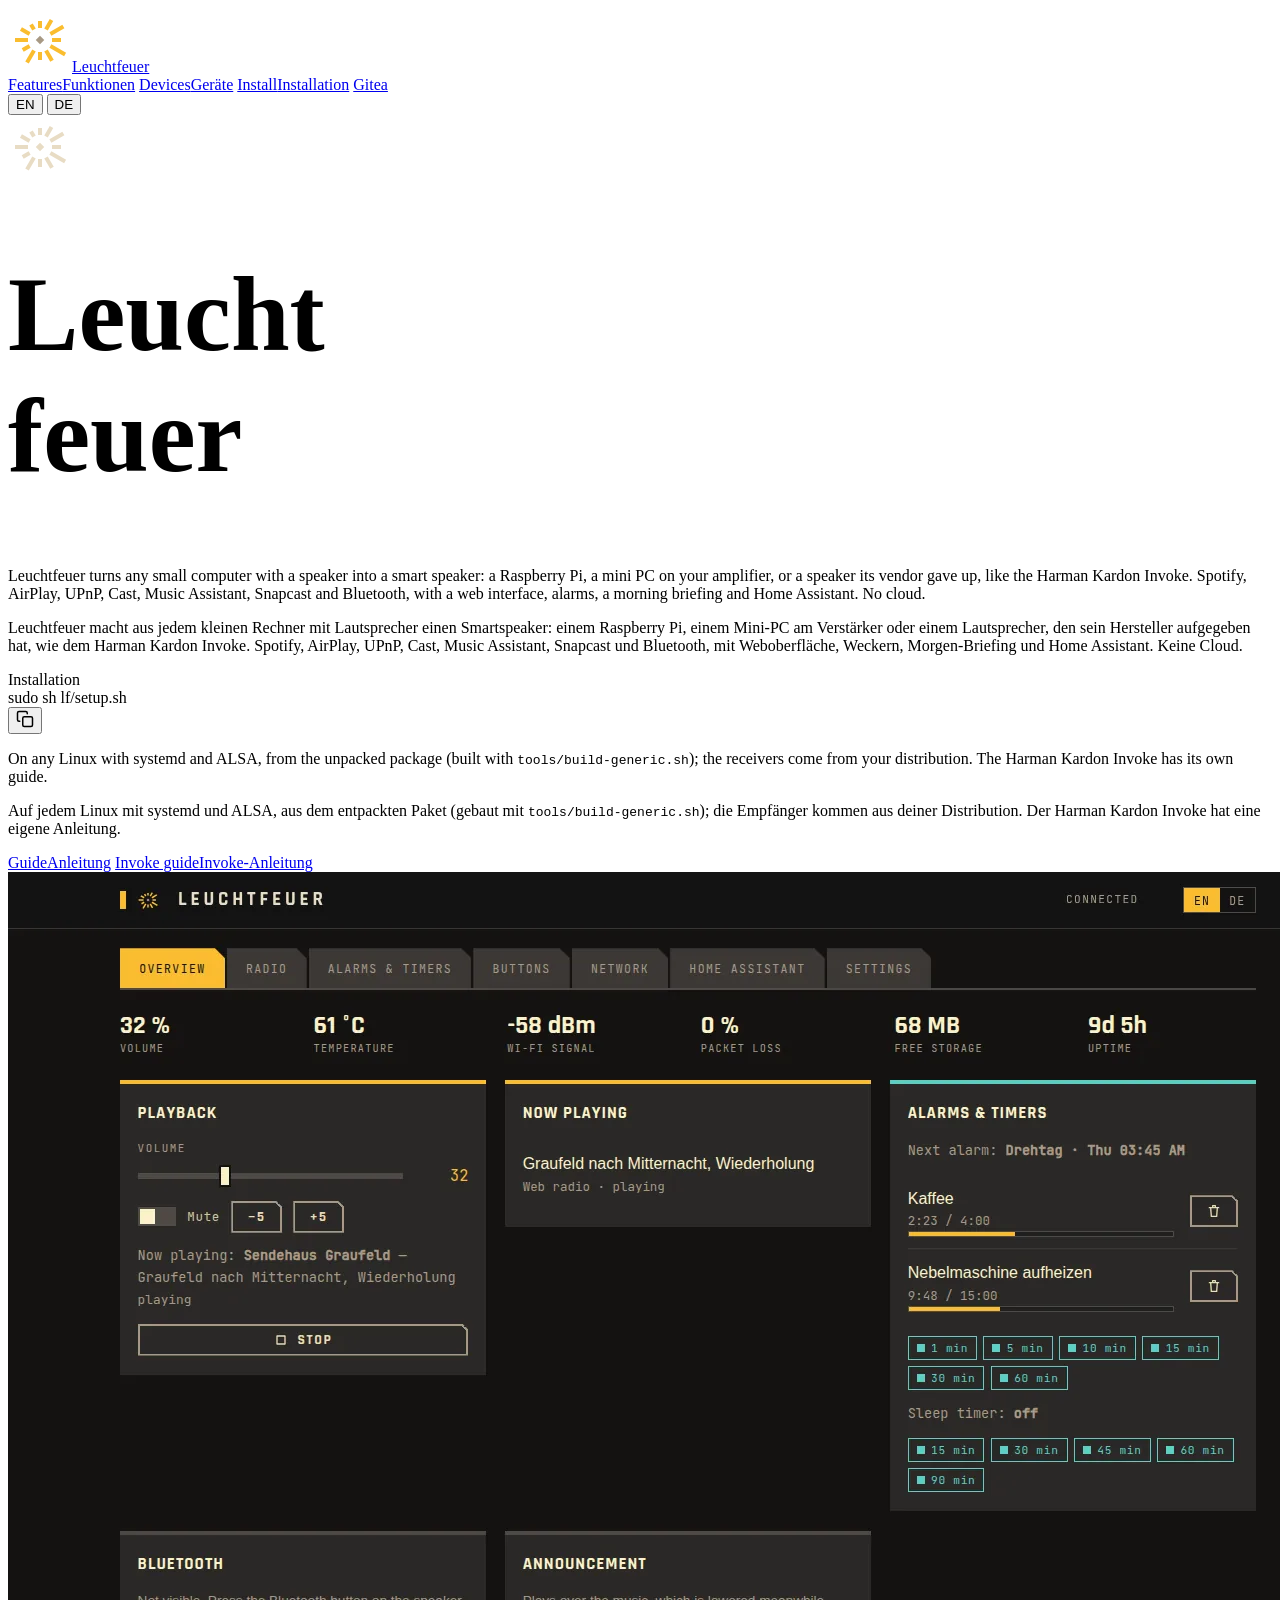
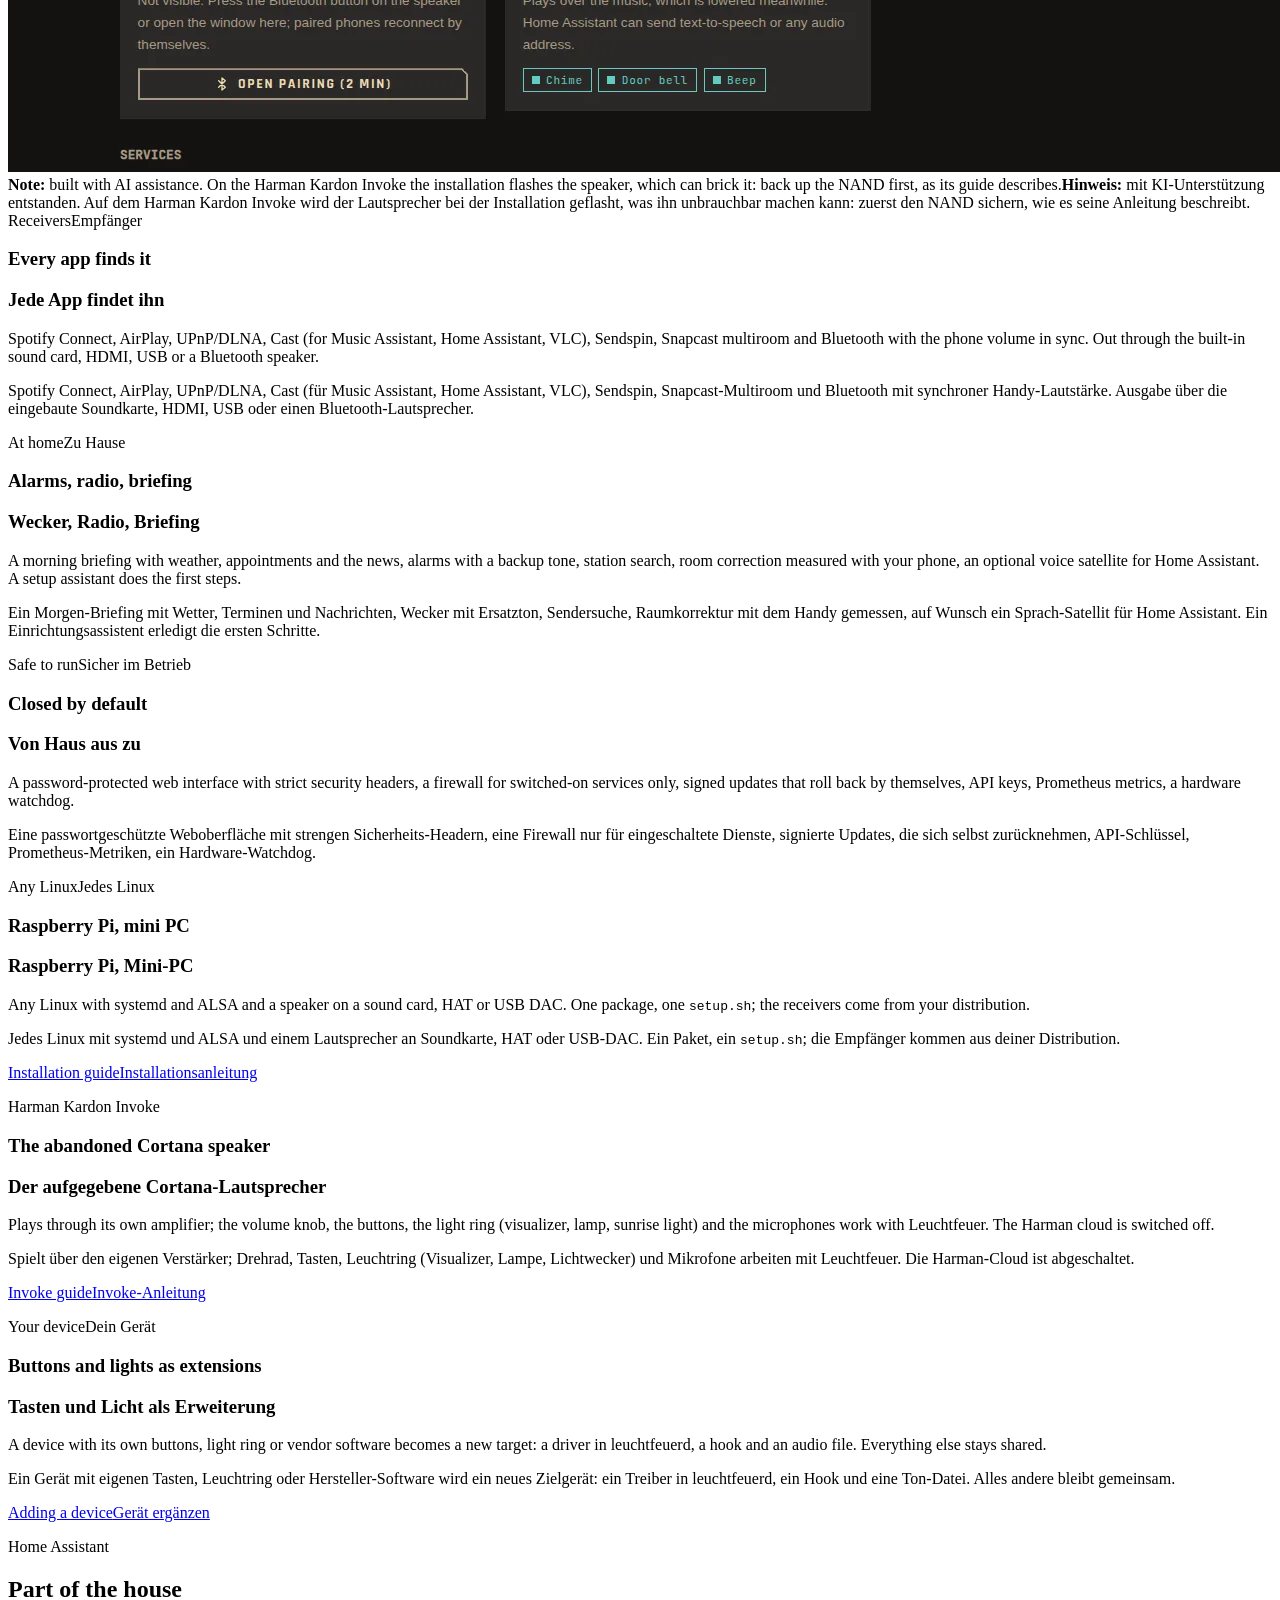
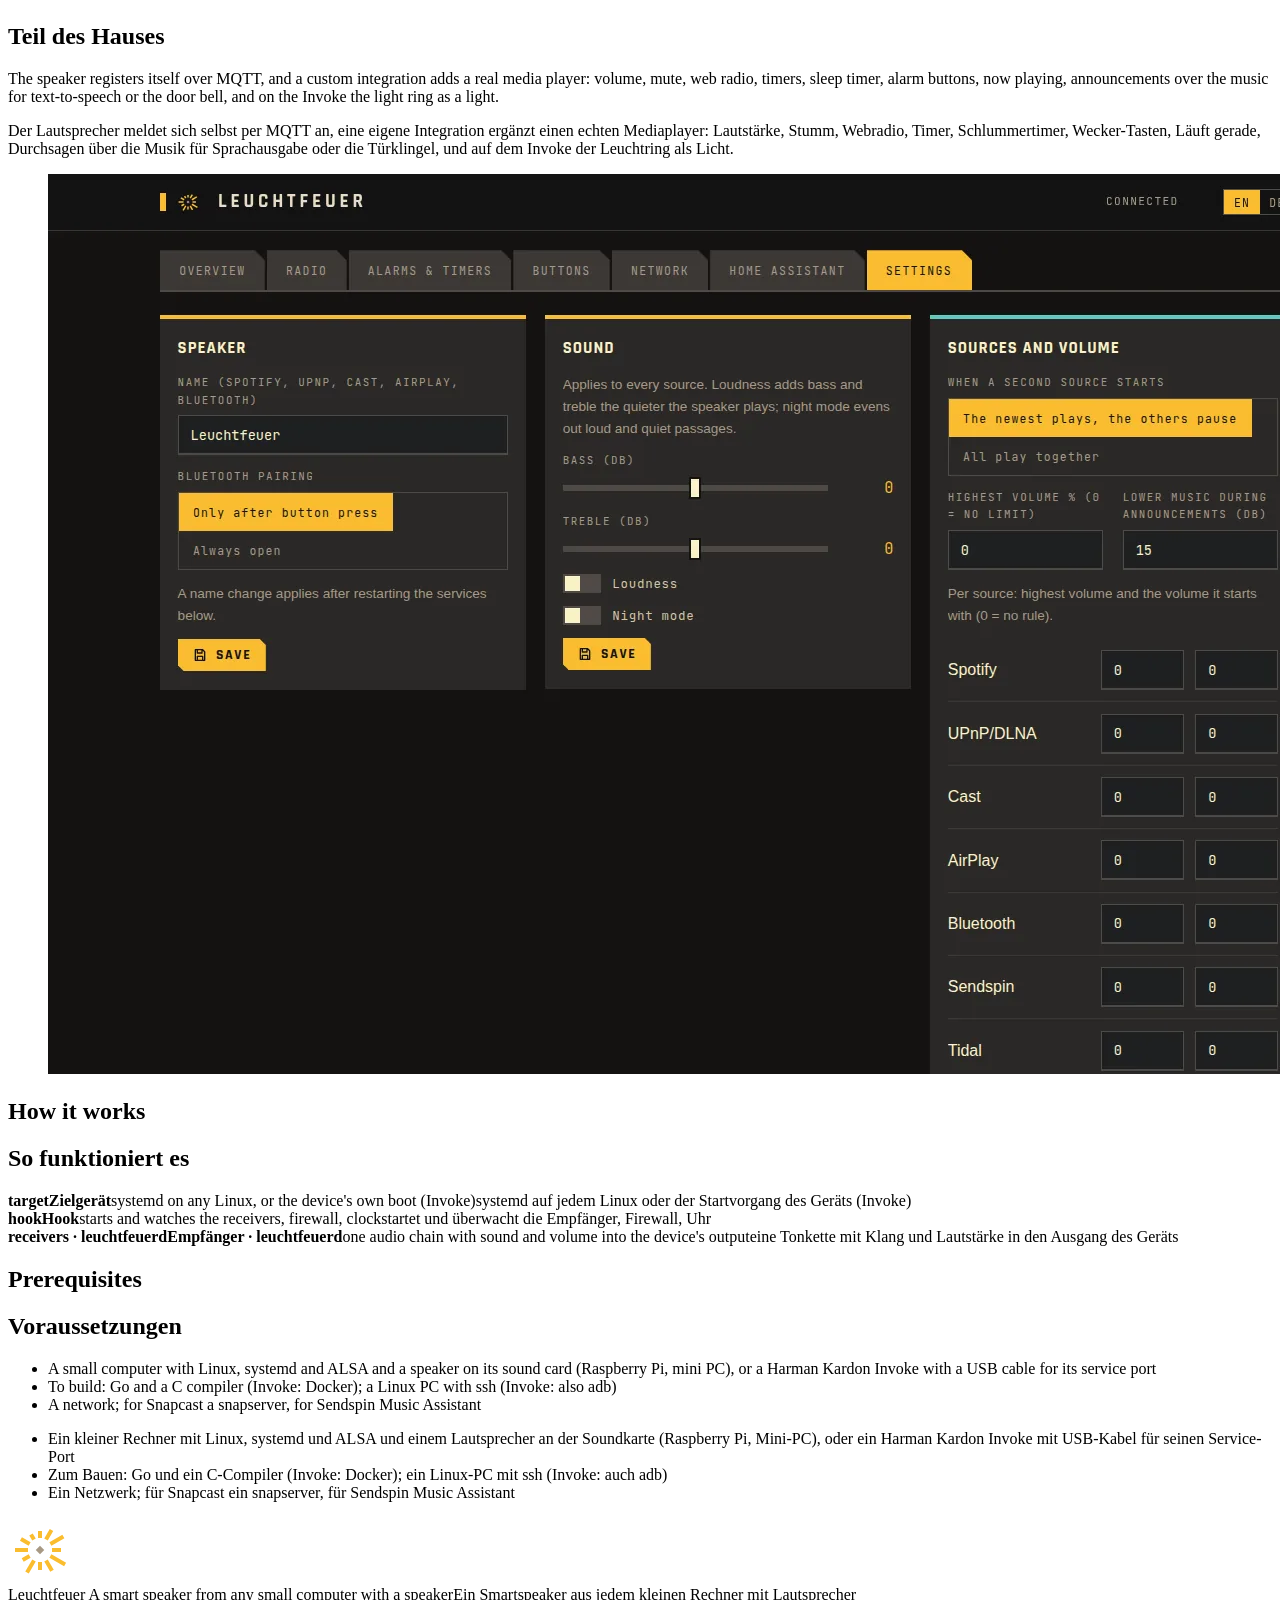
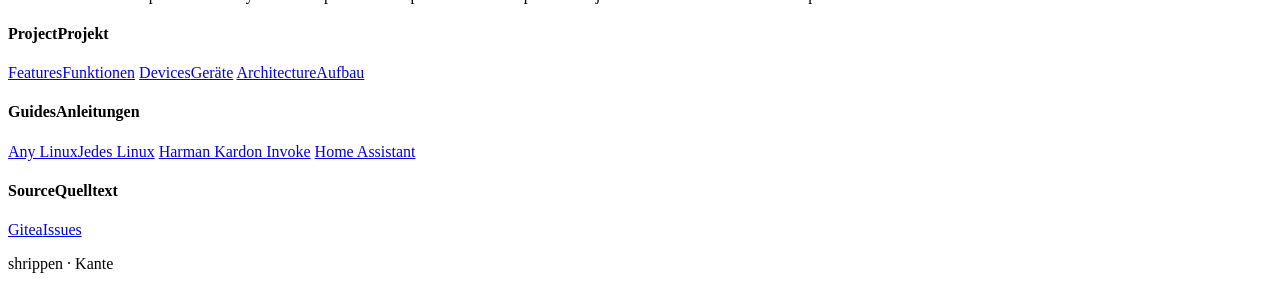
==== commit 0033ae92: "Landing Page: icon.svg/icon-mono.svg statt logo.svg, Vorschaubild für soziale Netze Co-Authored-By: " ====
--- a/docs/index.html
+++ b/docs/index.html
@@ -7,7 +7,10 @@
 <meta name="description" content="Leuchtfeuer turns a Raspberry Pi, a mini PC or an abandoned smart speaker like the Harman Kardon Invoke into a network and smart speaker: Spotify Connect, AirPlay, UPnP/DLNA, Cast, Sendspin, Snapcast and Bluetooth, with a web interface, alarms and Home Assistant.">
 <meta property="og:title" content="Leuchtfeuer — a smart speaker from any small computer with a speaker">
 <meta property="og:description" content="Spotify Connect, AirPlay, UPnP/DLNA, Cast, Sendspin, Snapcast and Bluetooth on a Raspberry Pi, a mini PC or the Harman Kardon Invoke, with a web interface, alarms and Home Assistant.">
-<link rel="icon" href="logo.svg" type="image/svg+xml">
+<meta property="og:image" content="https://shrippen.github.io/leuchtfeuer/social-preview.png">
+<meta property="og:image:width" content="1280">
+<meta property="og:image:height" content="640">
+<link rel="icon" href="icon.svg" type="image/svg+xml">
 <!-- Umami tracker: mandatory on every landing page, same tag and ID everywhere, do not change -->
 <script defer src="https://um.arianw.de/script.js" data-website-id="056d39ee-6a9d-4b14-9902-5a1ac399df08"></script>
 <link rel="preconnect" href="https://fonts.googleapis.com">
@@ -20,7 +23,7 @@
 <body>
 
 <nav class="nav"><div class="nav-inner">
-  <a class="nav-brand" href="#"><img src="logo.svg" alt="">Leuchtfeuer</a>
+  <a class="nav-brand" href="#"><img src="icon.svg" alt="">Leuchtfeuer</a>
   <div class="nav-links">
     <a href="#features"><span lang="en">Features</span><span lang="de">Funktionen</span></a>
     <a href="#devices"><span lang="en">Devices</span><span lang="de">Geräte</span></a>
@@ -34,7 +37,7 @@
 </div></nav>
 
 <header class="hero">
-  <img class="hero-wm" src="logo.svg" alt="" aria-hidden="true">
+  <img class="hero-wm" src="icon-mono.svg" alt="" aria-hidden="true">
   <div class="hero-main">
     <h1 style="font-size:clamp(2.6rem,8.4vw,6.6rem)">Leucht<br class="split">feuer</h1>
     <p class="tagline" lang="en">Leuchtfeuer turns any small computer with a speaker into a smart speaker: a Raspberry Pi, a mini PC on your amplifier, or a speaker its vendor gave up, like the Harman Kardon Invoke. Spotify, AirPlay, UPnP, Cast, Music Assistant, Snapcast and Bluetooth, with a web interface, alarms, a morning briefing and Home Assistant. No cloud.</p>
@@ -145,7 +148,7 @@
 <footer class="foot">
   <div class="foot-inner">
     <div class="foot-brand">
-      <img src="logo.svg" alt="">
+      <img src="icon.svg" alt="">
       <div><span class="foot-name">Leuchtfeuer</span>
         <span class="foot-tag"><span lang="en">A smart speaker from any small computer with a speaker</span><span lang="de">Ein Smartspeaker aus jedem kleinen Rechner mit Lautsprecher</span></span></div>
     </div>
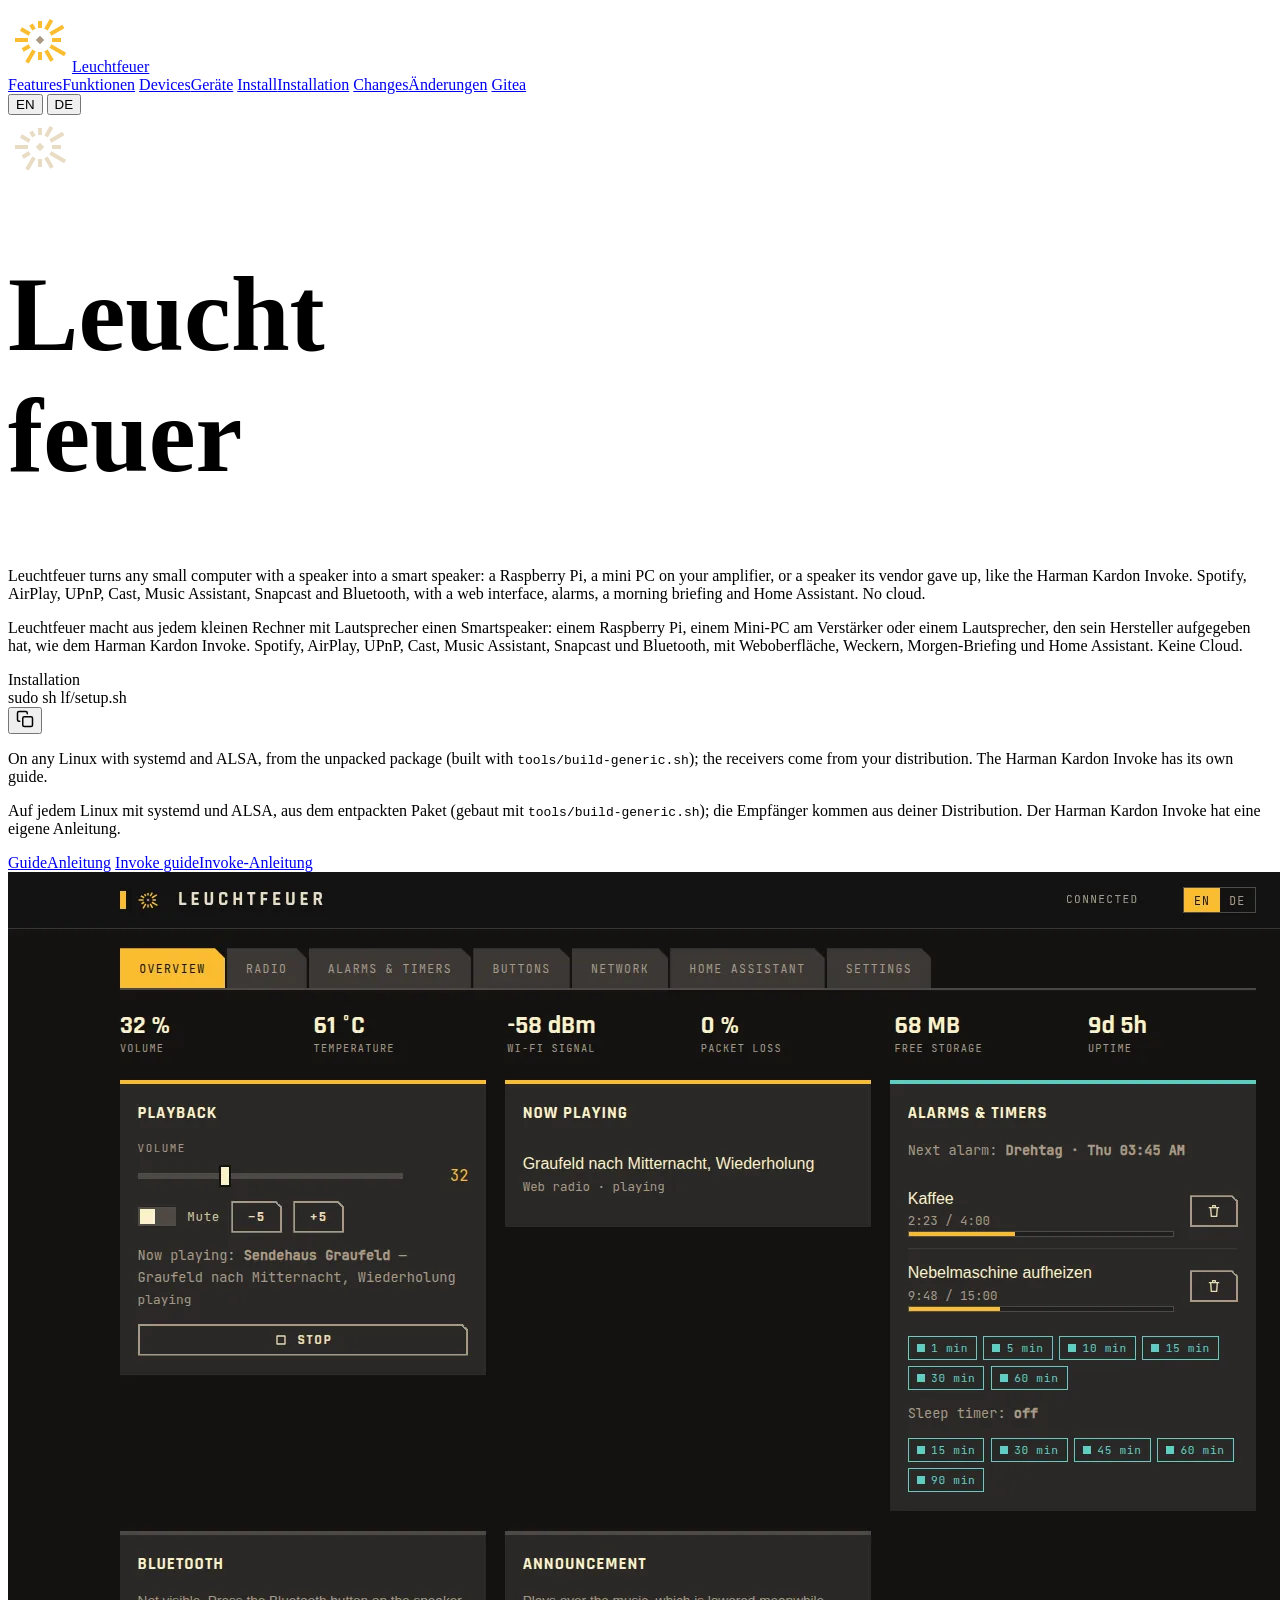
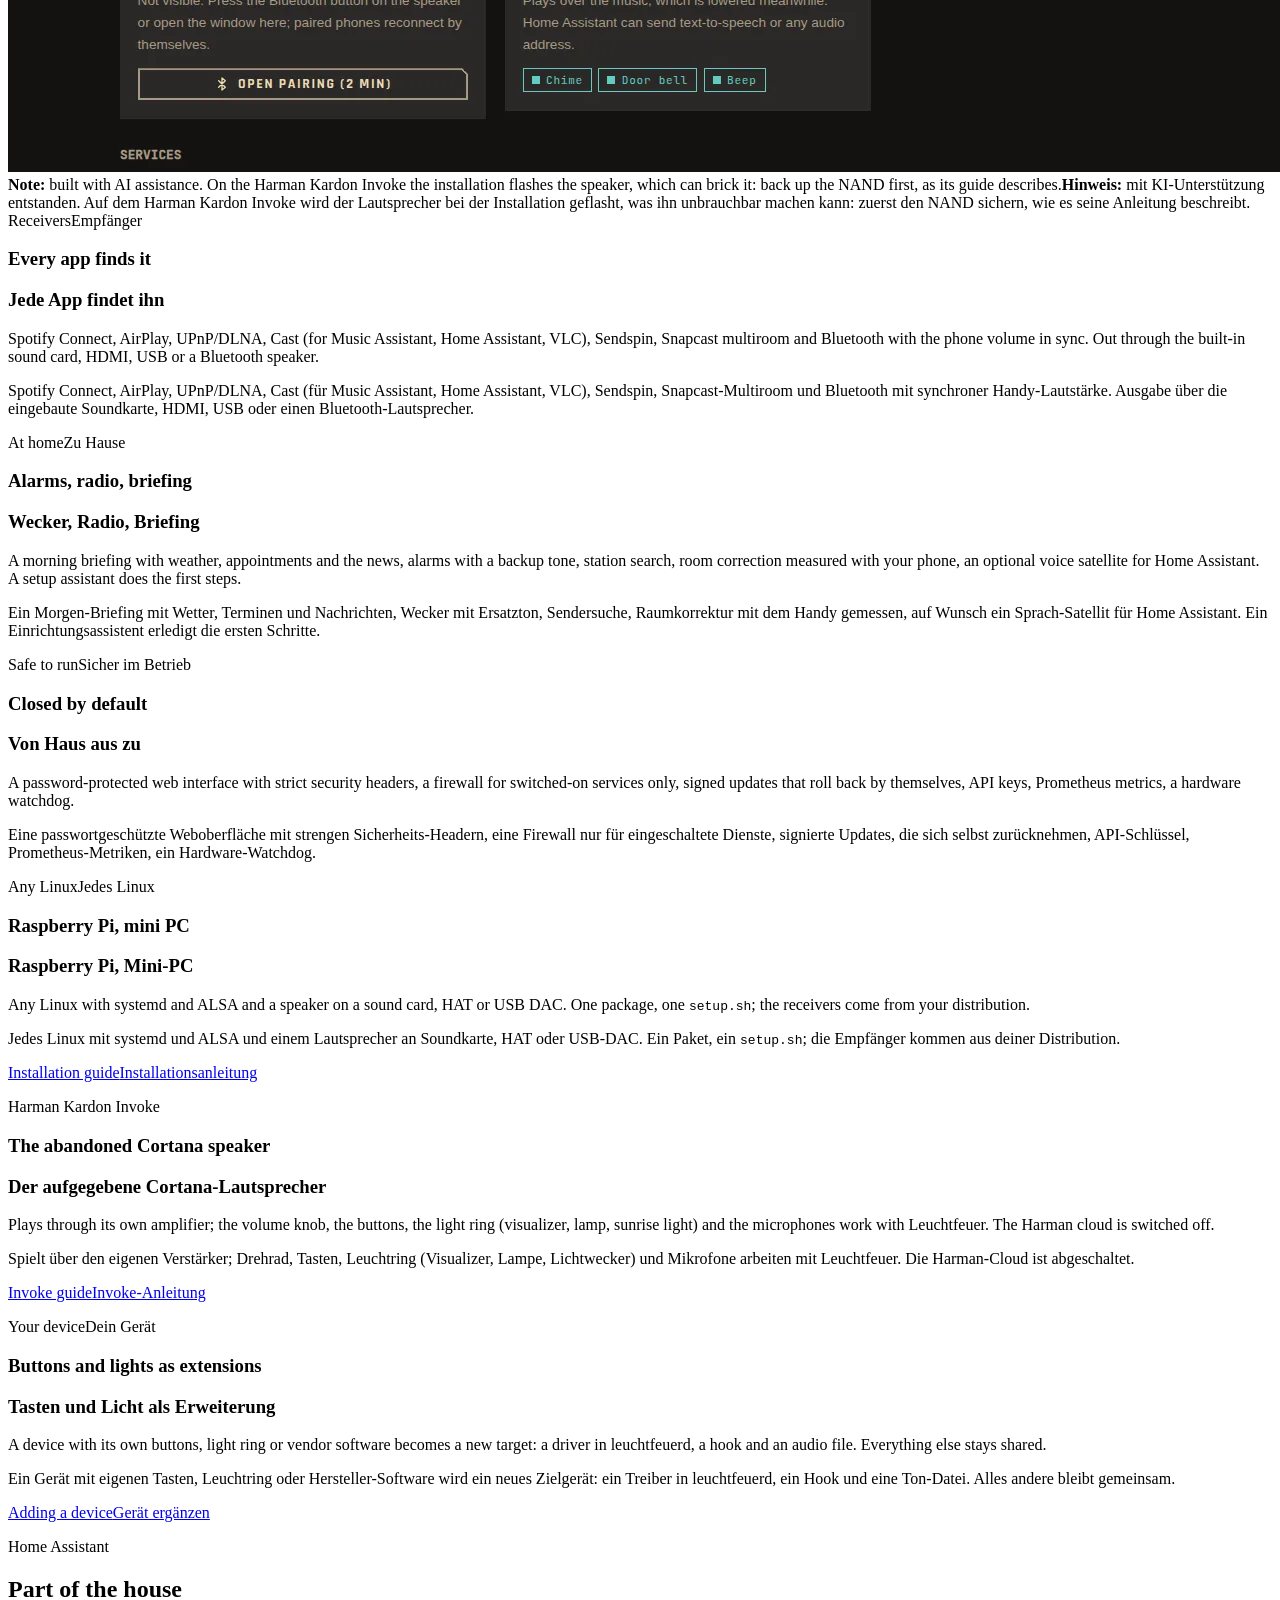
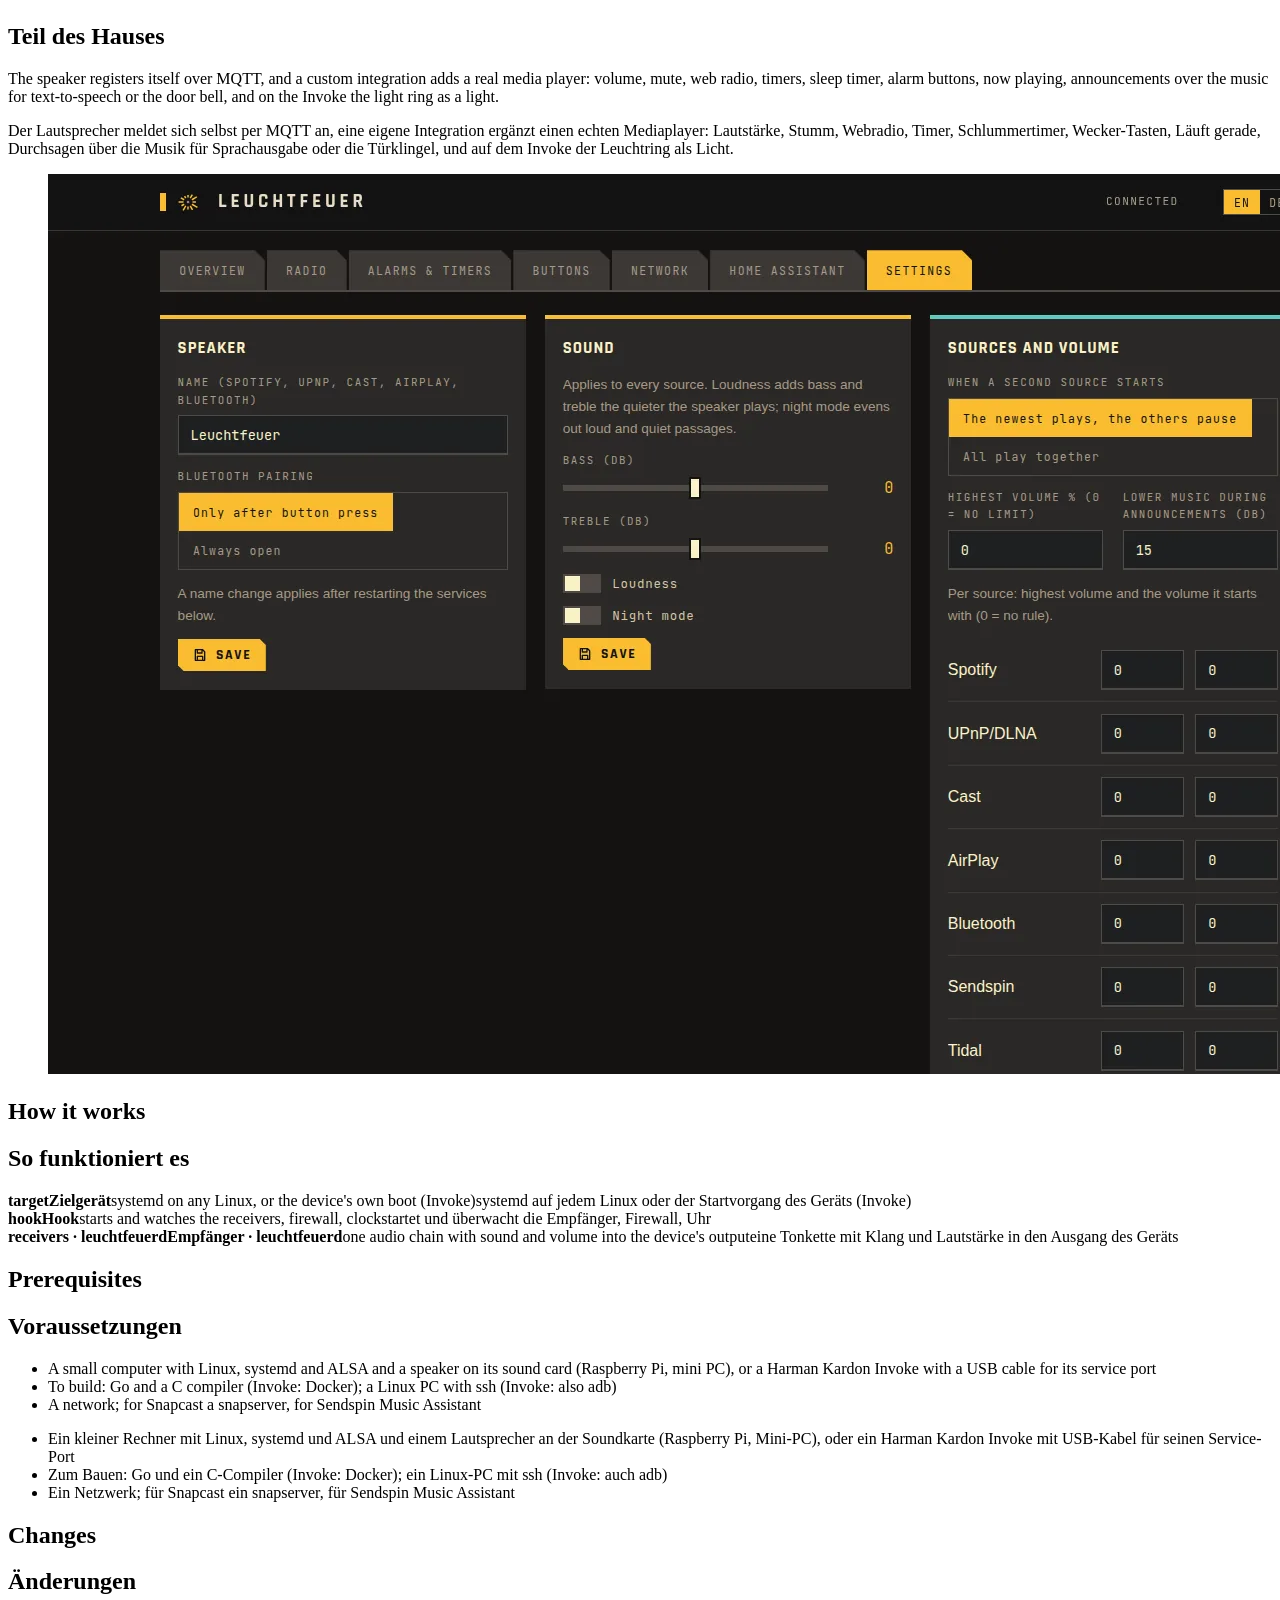
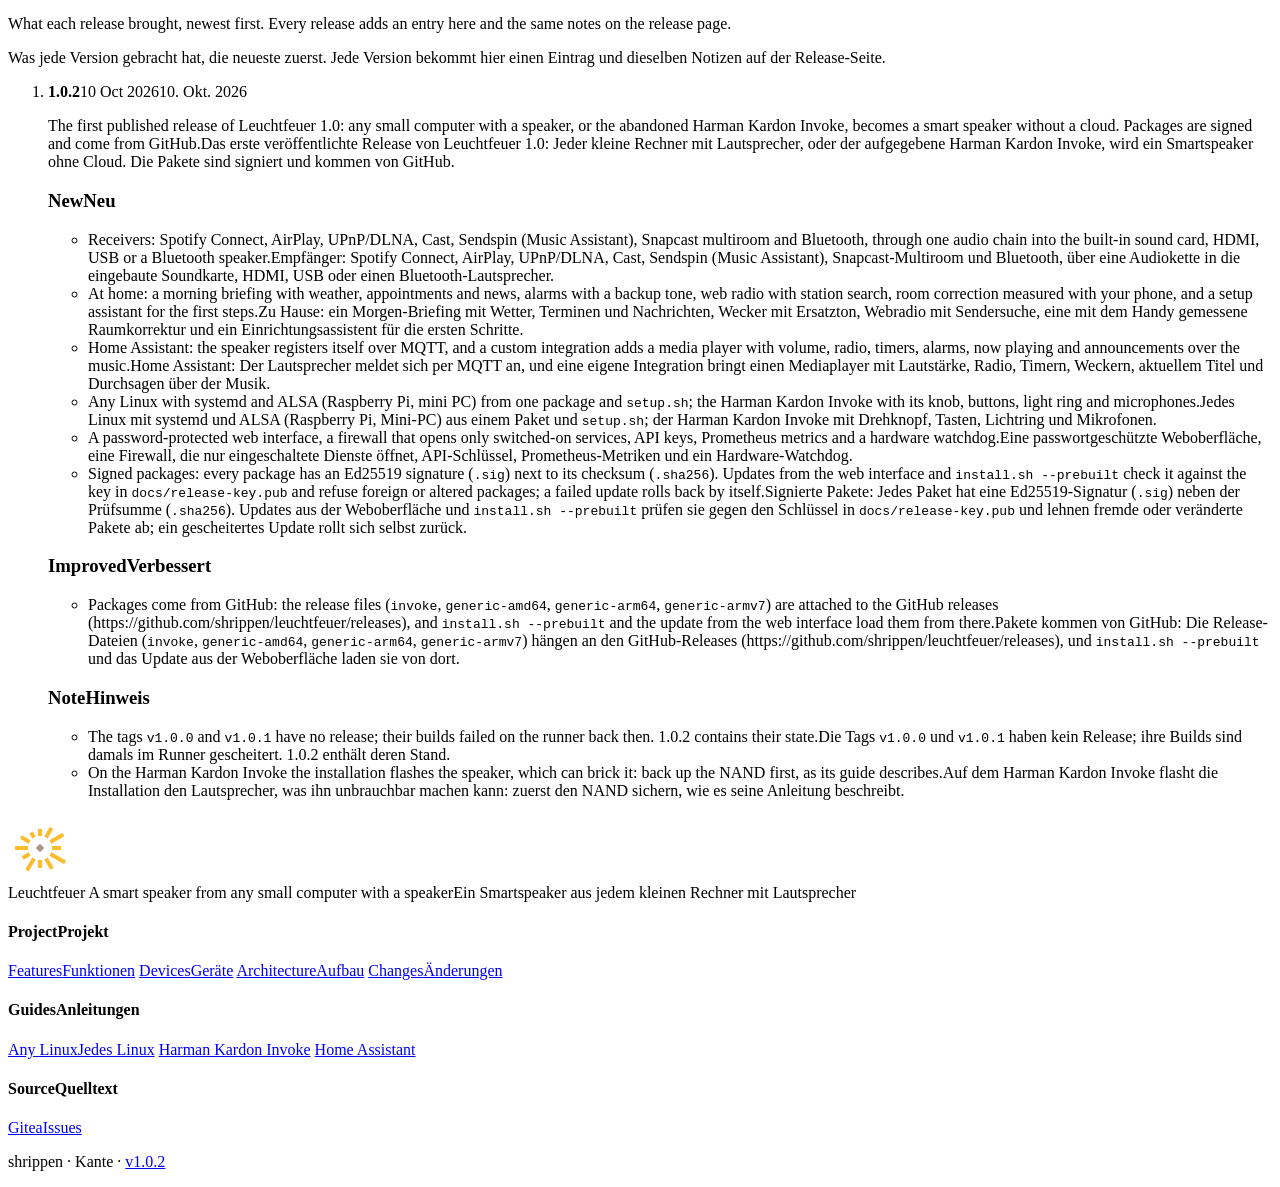
==== commit d106e2ca: "Add a changelog to the landing page Every landing page gets a changelog (owner, 29.10.2026). New CHA" ====
--- a/docs/index.html
+++ b/docs/index.html
@@ -28,6 +28,7 @@
     <a href="#features"><span lang="en">Features</span><span lang="de">Funktionen</span></a>
     <a href="#devices"><span lang="en">Devices</span><span lang="de">Geräte</span></a>
     <a href="https://git.arianw.de/shrippen/leuchtfeuer/src/branch/main/docs/INSTALL.md"><span lang="en">Install</span><span lang="de">Installation</span></a>
+    <a href="#changes"><span lang="en">Changes</span><span lang="de">Änderungen</span></a>
     <a class="nav-hl" href="https://git.arianw.de/shrippen/leuchtfeuer">Gitea</a>
     <div class="lang" role="group" aria-label="Language">
       <button type="button" data-lang="en" aria-pressed="true">EN</button>
@@ -143,6 +144,33 @@
   <ul lang="en"><li>A small computer with Linux, systemd and ALSA and a speaker on its sound card (Raspberry Pi, mini PC), or a Harman Kardon Invoke with a USB cable for its service port</li><li>To build: Go and a C compiler (Invoke: Docker); a Linux PC with ssh (Invoke: also adb)</li><li>A network; for Snapcast a snapserver, for Sendspin Music Assistant</li></ul>
   <ul lang="de"><li>Ein kleiner Rechner mit Linux, systemd und ALSA und einem Lautsprecher an der Soundkarte (Raspberry Pi, Mini-PC), oder ein Harman Kardon Invoke mit USB-Kabel für seinen Service-Port</li><li>Zum Bauen: Go und ein C-Compiler (Invoke: Docker); ein Linux-PC mit ssh (Invoke: auch adb)</li><li>Ein Netzwerk; für Snapcast ein snapserver, für Sendspin Music Assistant</li></ul>
 </section>
+<section class="section" id="changes">
+  <h2 lang="en">Changes</h2><h2 lang="de">Änderungen</h2>
+  <p lang="en">What each release brought, newest first. Every release adds an entry here and the same notes on the release page.</p><p lang="de">Was jede Version gebracht hat, die neueste zuerst. Jede Version bekommt hier einen Eintrag und dieselben Notizen auf der Release-Seite.</p>
+  <ol class="changelog">
+    <li class="release" id="v1.0.2">
+      <div class="release-head"><b class="release-version">1.0.2</b><time datetime="2026-10-10"><span lang="en">10 Oct 2026</span><span lang="de">10. Okt. 2026</span></time></div>
+      <div class="release-body">
+        <p class="release-lead"><span lang="en">The first published release of Leuchtfeuer 1.0: any small computer with a speaker, or the abandoned Harman Kardon Invoke, becomes a smart speaker without a cloud. Packages are signed and come from GitHub.</span><span lang="de">Das erste veröffentlichte Release von Leuchtfeuer 1.0: Jeder kleine Rechner mit Lautsprecher, oder der aufgegebene Harman Kardon Invoke, wird ein Smartspeaker ohne Cloud. Die Pakete sind signiert und kommen von GitHub.</span></p>
+        <div class="release-group" data-kind="new"><h3><span lang="en">New</span><span lang="de">Neu</span></h3><ul>
+          <li><span lang="en">Receivers: Spotify Connect, AirPlay, UPnP/DLNA, Cast, Sendspin (Music Assistant), Snapcast multiroom and Bluetooth, through one audio chain into the built-in sound card, HDMI, USB or a Bluetooth speaker.</span><span lang="de">Empfänger: Spotify Connect, AirPlay, UPnP/DLNA, Cast, Sendspin (Music Assistant), Snapcast-Multiroom und Bluetooth, über eine Audiokette in die eingebaute Soundkarte, HDMI, USB oder einen Bluetooth-Lautsprecher.</span></li>
+          <li><span lang="en">At home: a morning briefing with weather, appointments and news, alarms with a backup tone, web radio with station search, room correction measured with your phone, and a setup assistant for the first steps.</span><span lang="de">Zu Hause: ein Morgen-Briefing mit Wetter, Terminen und Nachrichten, Wecker mit Ersatzton, Webradio mit Sendersuche, eine mit dem Handy gemessene Raumkorrektur und ein Einrichtungsassistent für die ersten Schritte.</span></li>
+          <li><span lang="en">Home Assistant: the speaker registers itself over MQTT, and a custom integration adds a media player with volume, radio, timers, alarms, now playing and announcements over the music.</span><span lang="de">Home Assistant: Der Lautsprecher meldet sich per MQTT an, und eine eigene Integration bringt einen Mediaplayer mit Lautstärke, Radio, Timern, Weckern, aktuellem Titel und Durchsagen über der Musik.</span></li>
+          <li><span lang="en">Any Linux with systemd and ALSA (Raspberry Pi, mini PC) from one package and <code>setup.sh</code>; the Harman Kardon Invoke with its knob, buttons, light ring and microphones.</span><span lang="de">Jedes Linux mit systemd und ALSA (Raspberry Pi, Mini-PC) aus einem Paket und <code>setup.sh</code>; der Harman Kardon Invoke mit Drehknopf, Tasten, Lichtring und Mikrofonen.</span></li>
+          <li><span lang="en">A password-protected web interface, a firewall that opens only switched-on services, API keys, Prometheus metrics and a hardware watchdog.</span><span lang="de">Eine passwortgeschützte Weboberfläche, eine Firewall, die nur eingeschaltete Dienste öffnet, API-Schlüssel, Prometheus-Metriken und ein Hardware-Watchdog.</span></li>
+          <li><span lang="en">Signed packages: every package has an Ed25519 signature (<code>.sig</code>) next to its checksum (<code>.sha256</code>). Updates from the web interface and <code>install.sh --prebuilt</code> check it against the key in <code>docs/release-key.pub</code> and refuse foreign or altered packages; a failed update rolls back by itself.</span><span lang="de">Signierte Pakete: Jedes Paket hat eine Ed25519-Signatur (<code>.sig</code>) neben der Prüfsumme (<code>.sha256</code>). Updates aus der Weboberfläche und <code>install.sh --prebuilt</code> prüfen sie gegen den Schlüssel in <code>docs/release-key.pub</code> und lehnen fremde oder veränderte Pakete ab; ein gescheitertes Update rollt sich selbst zurück.</span></li>
+        </ul></div>
+        <div class="release-group" data-kind="improved"><h3><span lang="en">Improved</span><span lang="de">Verbessert</span></h3><ul>
+          <li><span lang="en">Packages come from GitHub: the release files (<code>invoke</code>, <code>generic-amd64</code>, <code>generic-arm64</code>, <code>generic-armv7</code>) are attached to the GitHub releases (https://github.com/shrippen/leuchtfeuer/releases), and <code>install.sh --prebuilt</code> and the update from the web interface load them from there.</span><span lang="de">Pakete kommen von GitHub: Die Release-Dateien (<code>invoke</code>, <code>generic-amd64</code>, <code>generic-arm64</code>, <code>generic-armv7</code>) hängen an den GitHub-Releases (https://github.com/shrippen/leuchtfeuer/releases), und <code>install.sh --prebuilt</code> und das Update aus der Weboberfläche laden sie von dort.</span></li>
+        </ul></div>
+        <div class="release-group" data-kind="note"><h3><span lang="en">Note</span><span lang="de">Hinweis</span></h3><ul>
+          <li><span lang="en">The tags <code>v1.0.0</code> and <code>v1.0.1</code> have no release; their builds failed on the runner back then. 1.0.2 contains their state.</span><span lang="de">Die Tags <code>v1.0.0</code> und <code>v1.0.1</code> haben kein Release; ihre Builds sind damals im Runner gescheitert. 1.0.2 enthält deren Stand.</span></li>
+          <li><span lang="en">On the Harman Kardon Invoke the installation flashes the speaker, which can brick it: back up the NAND first, as its guide describes.</span><span lang="de">Auf dem Harman Kardon Invoke flasht die Installation den Lautsprecher, was ihn unbrauchbar machen kann: zuerst den NAND sichern, wie es seine Anleitung beschreibt.</span></li>
+        </ul></div>
+      </div>
+    </li>
+  </ol>
+</section>
 </main>
 
 <footer class="foot">
@@ -156,7 +184,8 @@
       <div><h4><span lang="en">Project</span><span lang="de">Projekt</span></h4>
         <a href="#features"><span lang="en">Features</span><span lang="de">Funktionen</span></a>
         <a href="#devices"><span lang="en">Devices</span><span lang="de">Geräte</span></a>
-        <a href="https://git.arianw.de/shrippen/leuchtfeuer/src/branch/main/docs/ARCHITECTURE.md"><span lang="en">Architecture</span><span lang="de">Aufbau</span></a></div>
+        <a href="https://git.arianw.de/shrippen/leuchtfeuer/src/branch/main/docs/ARCHITECTURE.md"><span lang="en">Architecture</span><span lang="de">Aufbau</span></a>
+        <a href="#changes"><span lang="en">Changes</span><span lang="de">Änderungen</span></a></div>
       <div><h4><span lang="en">Guides</span><span lang="de">Anleitungen</span></h4>
         <a href="https://git.arianw.de/shrippen/leuchtfeuer/src/branch/main/docs/INSTALL.md"><span lang="en">Any Linux</span><span lang="de">Jedes Linux</span></a>
         <a href="https://git.arianw.de/shrippen/leuchtfeuer/src/branch/main/docs/INVOKE.md">Harman Kardon Invoke</a>
@@ -165,7 +194,7 @@
         <a href="https://git.arianw.de/shrippen/leuchtfeuer">Gitea</a><a href="https://git.arianw.de/shrippen/leuchtfeuer/issues">Issues</a></div>
     </nav>
   </div>
-  <div class="foot-meta"><p>shrippen · Kante</p></div>
+  <div class="foot-meta"><p>shrippen · Kante · <a href="#changes">v1.0.2</a></p></div>
 </footer>
 
 </body>
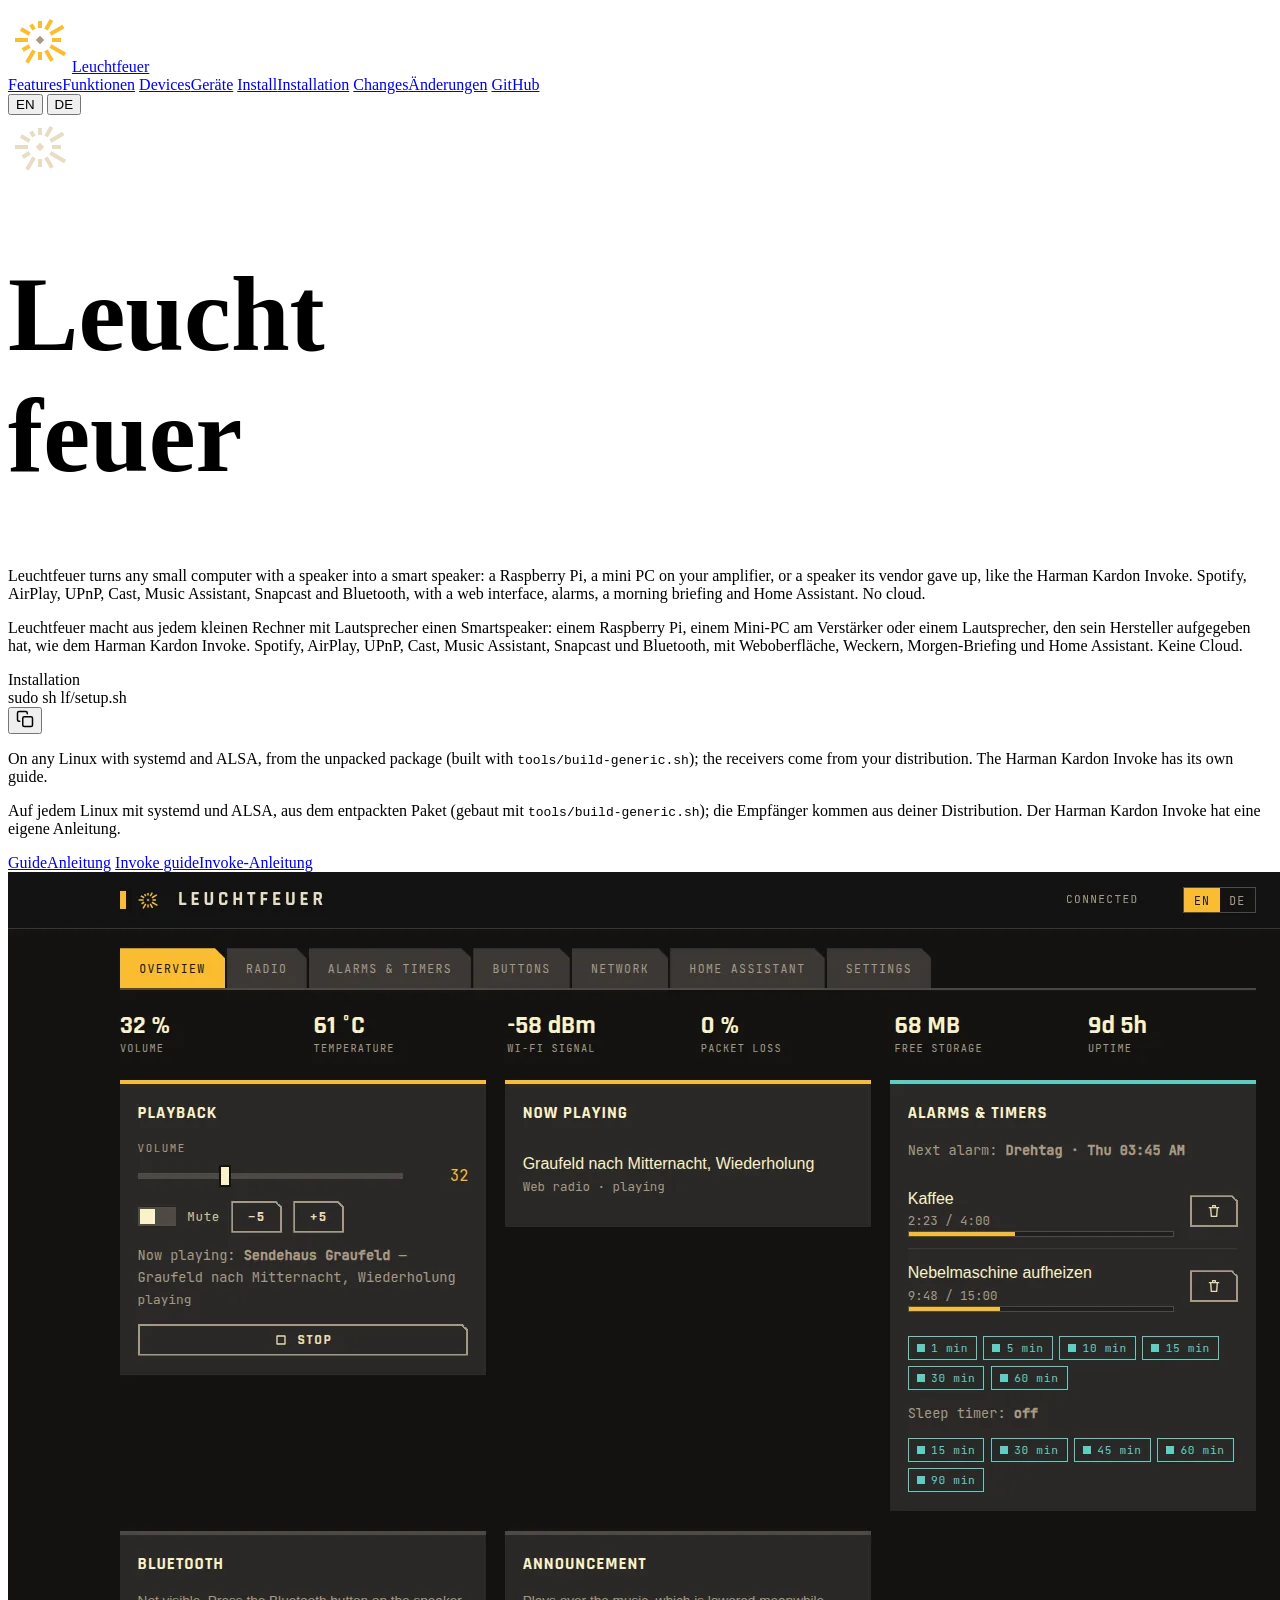
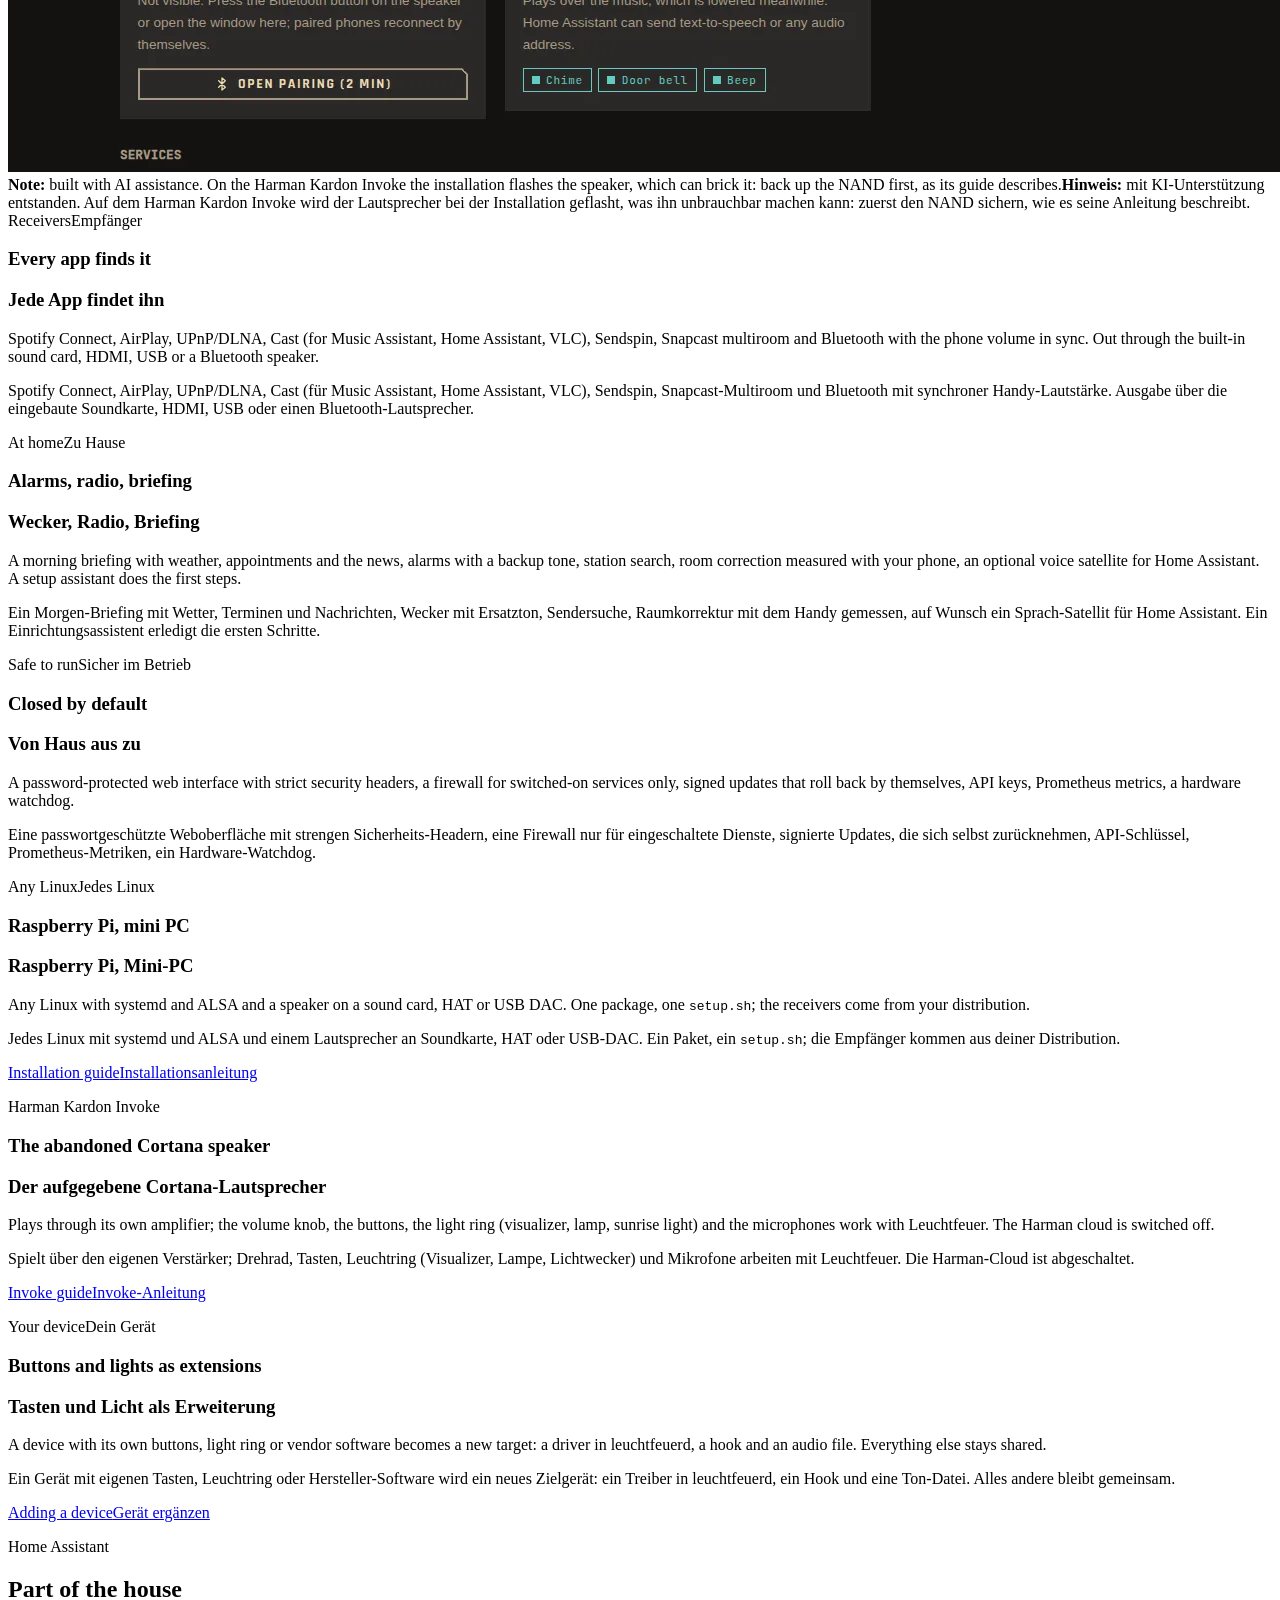
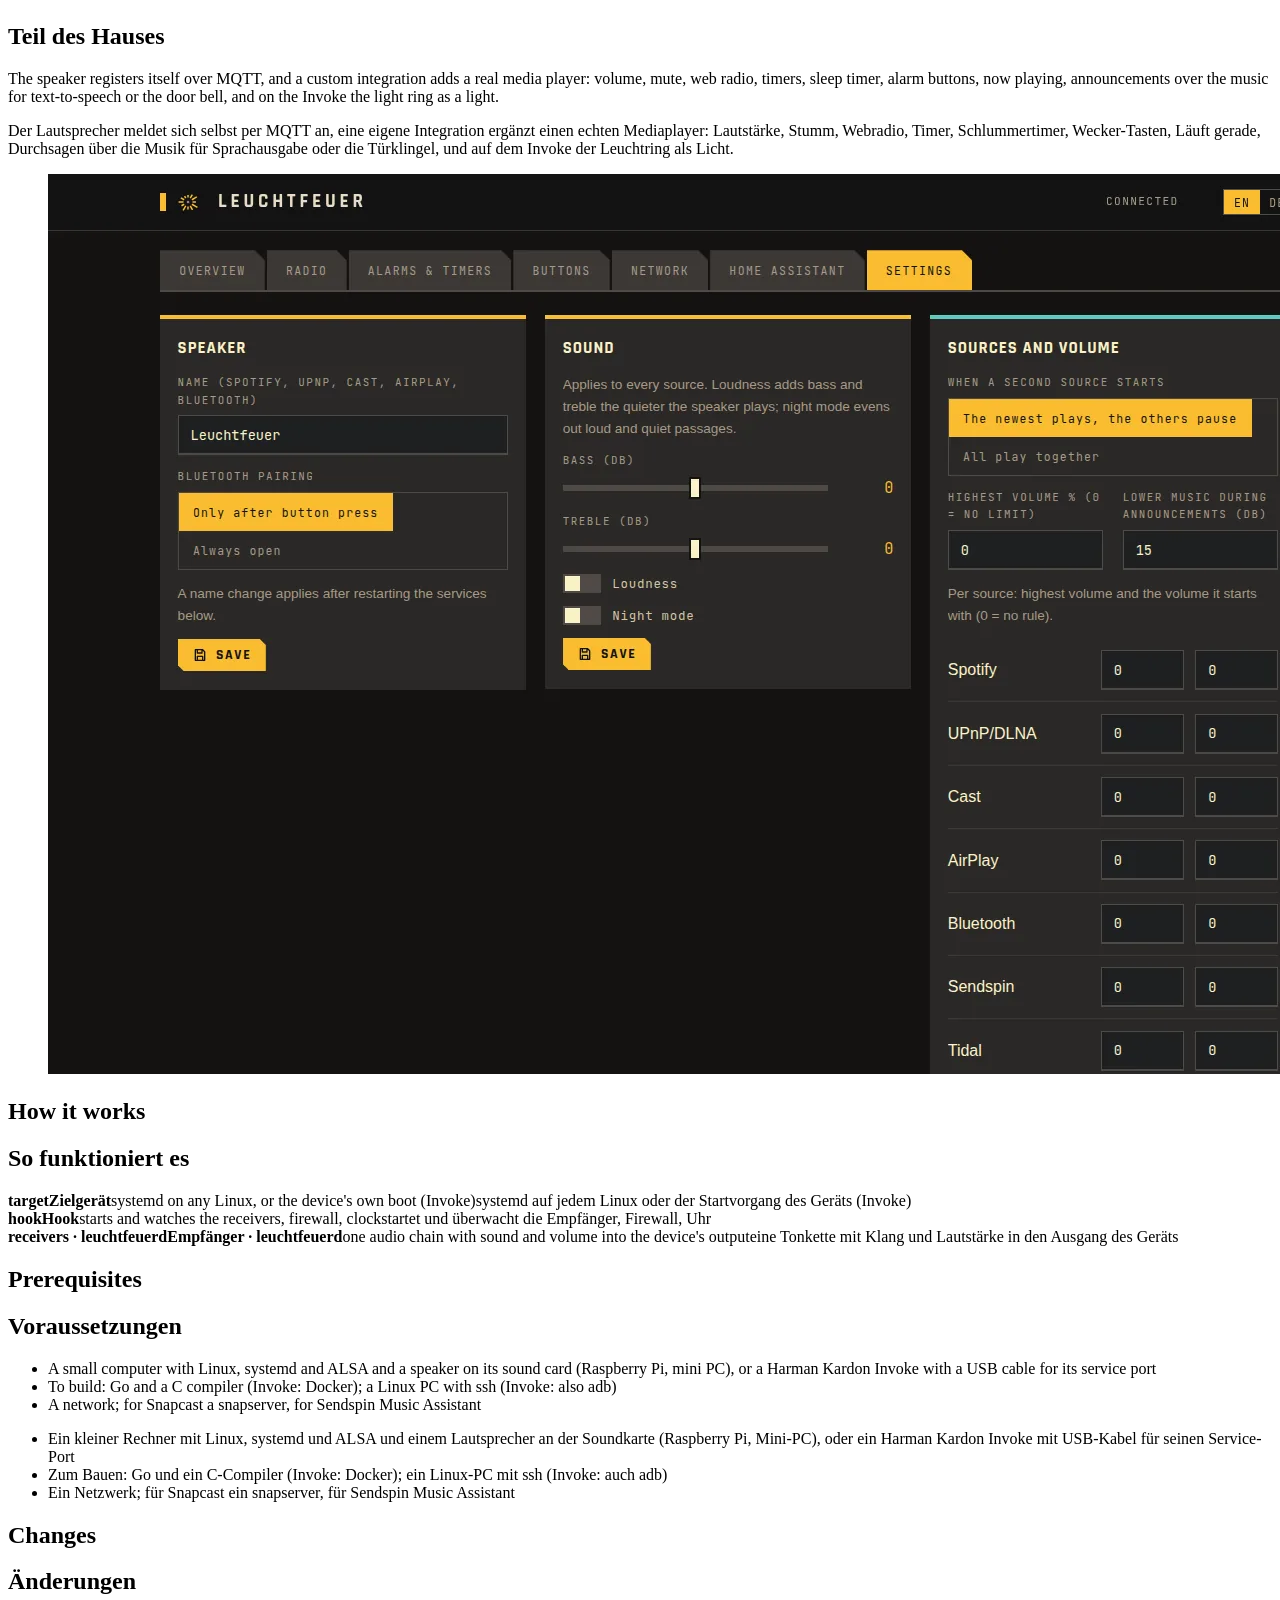
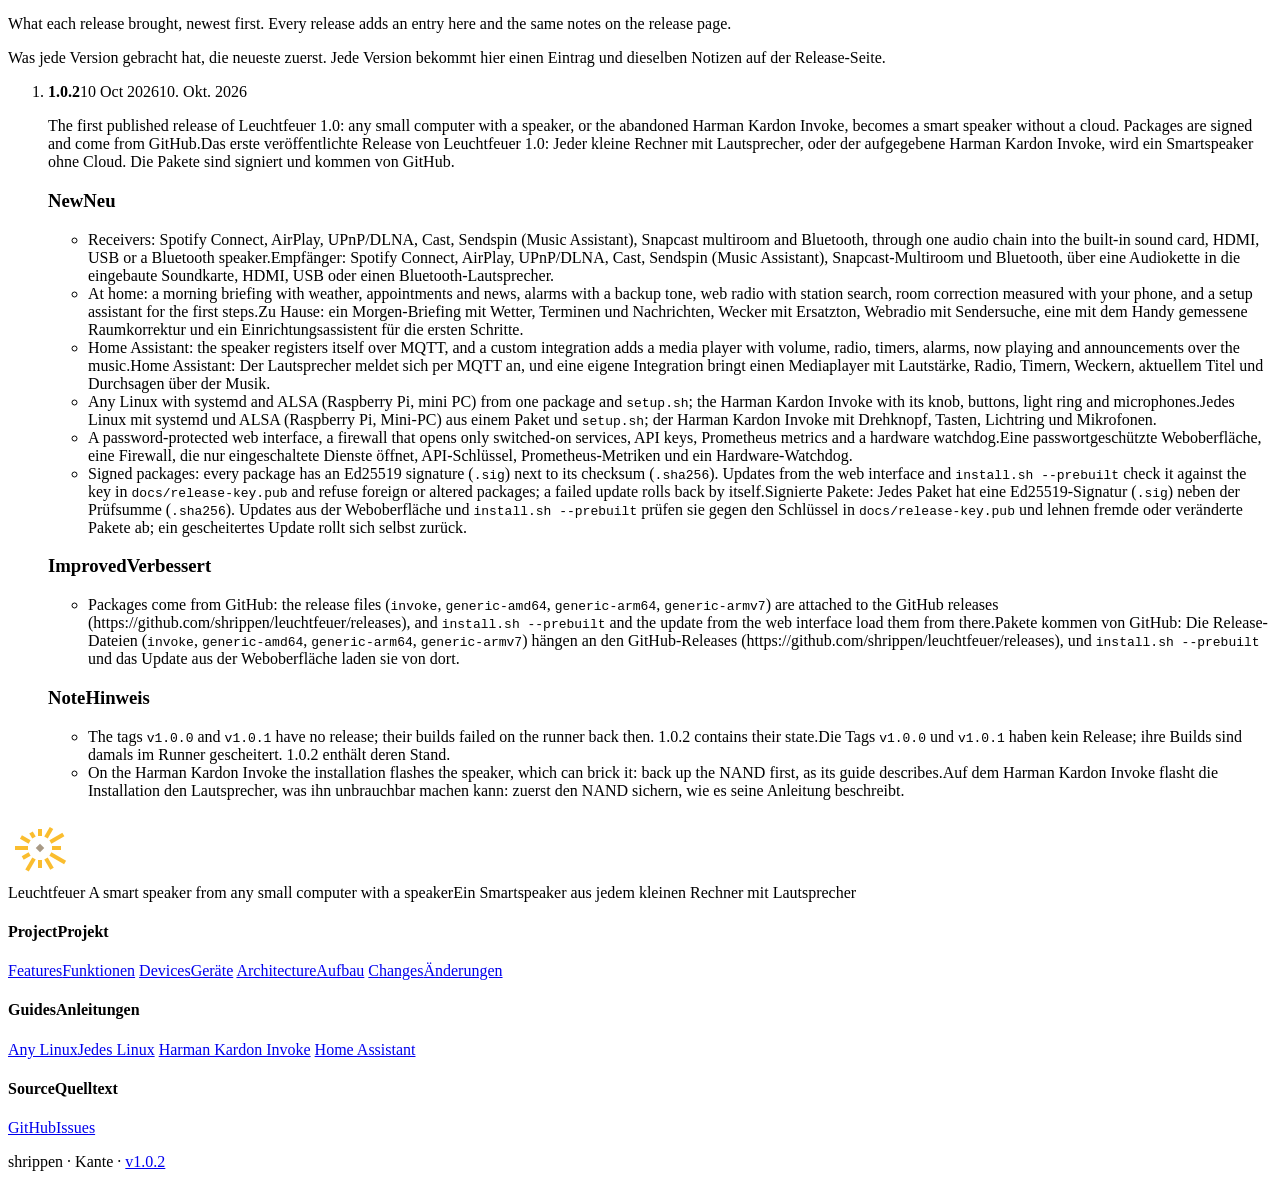
==== commit 4f82c05c: "Link the public GitHub mirror, not Gitea The landing page, README and install guides linked the priv" ====
--- a/docs/index.html
+++ b/docs/index.html
@@ -27,9 +27,9 @@
   <div class="nav-links">
     <a href="#features"><span lang="en">Features</span><span lang="de">Funktionen</span></a>
     <a href="#devices"><span lang="en">Devices</span><span lang="de">Geräte</span></a>
-    <a href="https://git.arianw.de/shrippen/leuchtfeuer/src/branch/main/docs/INSTALL.md"><span lang="en">Install</span><span lang="de">Installation</span></a>
+    <a href="https://github.com/shrippen/leuchtfeuer/blob/main/docs/INSTALL.md"><span lang="en">Install</span><span lang="de">Installation</span></a>
     <a href="#changes"><span lang="en">Changes</span><span lang="de">Änderungen</span></a>
-    <a class="nav-hl" href="https://git.arianw.de/shrippen/leuchtfeuer">Gitea</a>
+    <a class="nav-hl" href="https://github.com/shrippen/leuchtfeuer">GitHub</a>
     <div class="lang" role="group" aria-label="Language">
       <button type="button" data-lang="en" aria-pressed="true">EN</button>
       <button type="button" data-lang="de" aria-pressed="false">DE</button>
@@ -57,8 +57,8 @@
       <p class="install-note" lang="en">On any Linux with systemd and ALSA, from the unpacked package (built with <code>tools/build-generic.sh</code>); the receivers come from your distribution. The Harman Kardon Invoke has its own guide.</p>
       <p class="install-note" lang="de">Auf jedem Linux mit systemd und ALSA, aus dem entpackten Paket (gebaut mit <code>tools/build-generic.sh</code>); die Empfänger kommen aus deiner Distribution. Der Harman Kardon Invoke hat eine eigene Anleitung.</p>
       <div class="install-links">
-        <a class="btn btn-primary" href="https://git.arianw.de/shrippen/leuchtfeuer/src/branch/main/docs/INSTALL.md"><span lang="en">Guide</span><span lang="de">Anleitung</span></a>
-        <a class="btn btn-ghost" href="https://git.arianw.de/shrippen/leuchtfeuer/src/branch/main/docs/INVOKE.md"><span lang="en">Invoke guide</span><span lang="de">Invoke-Anleitung</span></a>
+        <a class="btn btn-primary" href="https://github.com/shrippen/leuchtfeuer/blob/main/docs/INSTALL.md"><span lang="en">Guide</span><span lang="de">Anleitung</span></a>
+        <a class="btn btn-ghost" href="https://github.com/shrippen/leuchtfeuer/blob/main/docs/INVOKE.md"><span lang="en">Invoke guide</span><span lang="de">Invoke-Anleitung</span></a>
       </div>
     </div>
 
@@ -98,21 +98,21 @@
     <h3 lang="en">Raspberry Pi, mini PC</h3><h3 lang="de">Raspberry Pi, Mini-PC</h3>
     <p lang="en">Any Linux with systemd and ALSA and a speaker on a sound card, HAT or USB DAC. One package, one <code>setup.sh</code>; the receivers come from your distribution.</p>
     <p lang="de">Jedes Linux mit systemd und ALSA und einem Lautsprecher an Soundkarte, HAT oder USB-DAC. Ein Paket, ein <code>setup.sh</code>; die Empfänger kommen aus deiner Distribution.</p>
-    <p><a href="https://git.arianw.de/shrippen/leuchtfeuer/src/branch/main/docs/INSTALL.md"><span lang="en">Installation guide</span><span lang="de">Installationsanleitung</span></a></p>
+    <p><a href="https://github.com/shrippen/leuchtfeuer/blob/main/docs/INSTALL.md"><span lang="en">Installation guide</span><span lang="de">Installationsanleitung</span></a></p>
   </div>
   <div class="feat" data-tier="blue">
     <span class="feat-tag">Harman Kardon Invoke</span>
     <h3 lang="en">The abandoned Cortana speaker</h3><h3 lang="de">Der aufgegebene Cortana-Lautsprecher</h3>
     <p lang="en">Plays through its own amplifier; the volume knob, the buttons, the light ring (visualizer, lamp, sunrise light) and the microphones work with Leuchtfeuer. The Harman cloud is switched off.</p>
     <p lang="de">Spielt über den eigenen Verstärker; Drehrad, Tasten, Leuchtring (Visualizer, Lampe, Lichtwecker) und Mikrofone arbeiten mit Leuchtfeuer. Die Harman-Cloud ist abgeschaltet.</p>
-    <p><a href="https://git.arianw.de/shrippen/leuchtfeuer/src/branch/main/docs/INVOKE.md"><span lang="en">Invoke guide</span><span lang="de">Invoke-Anleitung</span></a></p>
+    <p><a href="https://github.com/shrippen/leuchtfeuer/blob/main/docs/INVOKE.md"><span lang="en">Invoke guide</span><span lang="de">Invoke-Anleitung</span></a></p>
   </div>
   <div class="feat" data-tier="red">
     <span class="feat-tag"><span lang="en">Your device</span><span lang="de">Dein Gerät</span></span>
     <h3 lang="en">Buttons and lights as extensions</h3><h3 lang="de">Tasten und Licht als Erweiterung</h3>
     <p lang="en">A device with its own buttons, light ring or vendor software becomes a new target: a driver in leuchtfeuerd, a hook and an audio file. Everything else stays shared.</p>
     <p lang="de">Ein Gerät mit eigenen Tasten, Leuchtring oder Hersteller-Software wird ein neues Zielgerät: ein Treiber in leuchtfeuerd, ein Hook und eine Ton-Datei. Alles andere bleibt gemeinsam.</p>
-    <p><a href="https://git.arianw.de/shrippen/leuchtfeuer/src/branch/main/docs/TARGETS.md"><span lang="en">Adding a device</span><span lang="de">Gerät ergänzen</span></a></p>
+    <p><a href="https://github.com/shrippen/leuchtfeuer/blob/main/docs/TARGETS.md"><span lang="en">Adding a device</span><span lang="de">Gerät ergänzen</span></a></p>
   </div>
 </section>
 
@@ -184,14 +184,14 @@
       <div><h4><span lang="en">Project</span><span lang="de">Projekt</span></h4>
         <a href="#features"><span lang="en">Features</span><span lang="de">Funktionen</span></a>
         <a href="#devices"><span lang="en">Devices</span><span lang="de">Geräte</span></a>
-        <a href="https://git.arianw.de/shrippen/leuchtfeuer/src/branch/main/docs/ARCHITECTURE.md"><span lang="en">Architecture</span><span lang="de">Aufbau</span></a>
+        <a href="https://github.com/shrippen/leuchtfeuer/blob/main/docs/ARCHITECTURE.md"><span lang="en">Architecture</span><span lang="de">Aufbau</span></a>
         <a href="#changes"><span lang="en">Changes</span><span lang="de">Änderungen</span></a></div>
       <div><h4><span lang="en">Guides</span><span lang="de">Anleitungen</span></h4>
-        <a href="https://git.arianw.de/shrippen/leuchtfeuer/src/branch/main/docs/INSTALL.md"><span lang="en">Any Linux</span><span lang="de">Jedes Linux</span></a>
-        <a href="https://git.arianw.de/shrippen/leuchtfeuer/src/branch/main/docs/INVOKE.md">Harman Kardon Invoke</a>
-        <a href="https://git.arianw.de/shrippen/leuchtfeuer/src/branch/main/docs/HOMEASSISTANT.md">Home Assistant</a></div>
+        <a href="https://github.com/shrippen/leuchtfeuer/blob/main/docs/INSTALL.md"><span lang="en">Any Linux</span><span lang="de">Jedes Linux</span></a>
+        <a href="https://github.com/shrippen/leuchtfeuer/blob/main/docs/INVOKE.md">Harman Kardon Invoke</a>
+        <a href="https://github.com/shrippen/leuchtfeuer/blob/main/docs/HOMEASSISTANT.md">Home Assistant</a></div>
       <div><h4><span lang="en">Source</span><span lang="de">Quelltext</span></h4>
-        <a href="https://git.arianw.de/shrippen/leuchtfeuer">Gitea</a><a href="https://git.arianw.de/shrippen/leuchtfeuer/issues">Issues</a></div>
+        <a href="https://github.com/shrippen/leuchtfeuer">GitHub</a><a href="https://github.com/shrippen/leuchtfeuer/issues">Issues</a></div>
     </nav>
   </div>
   <div class="foot-meta"><p>shrippen · Kante · <a href="#changes">v1.0.2</a></p></div>
